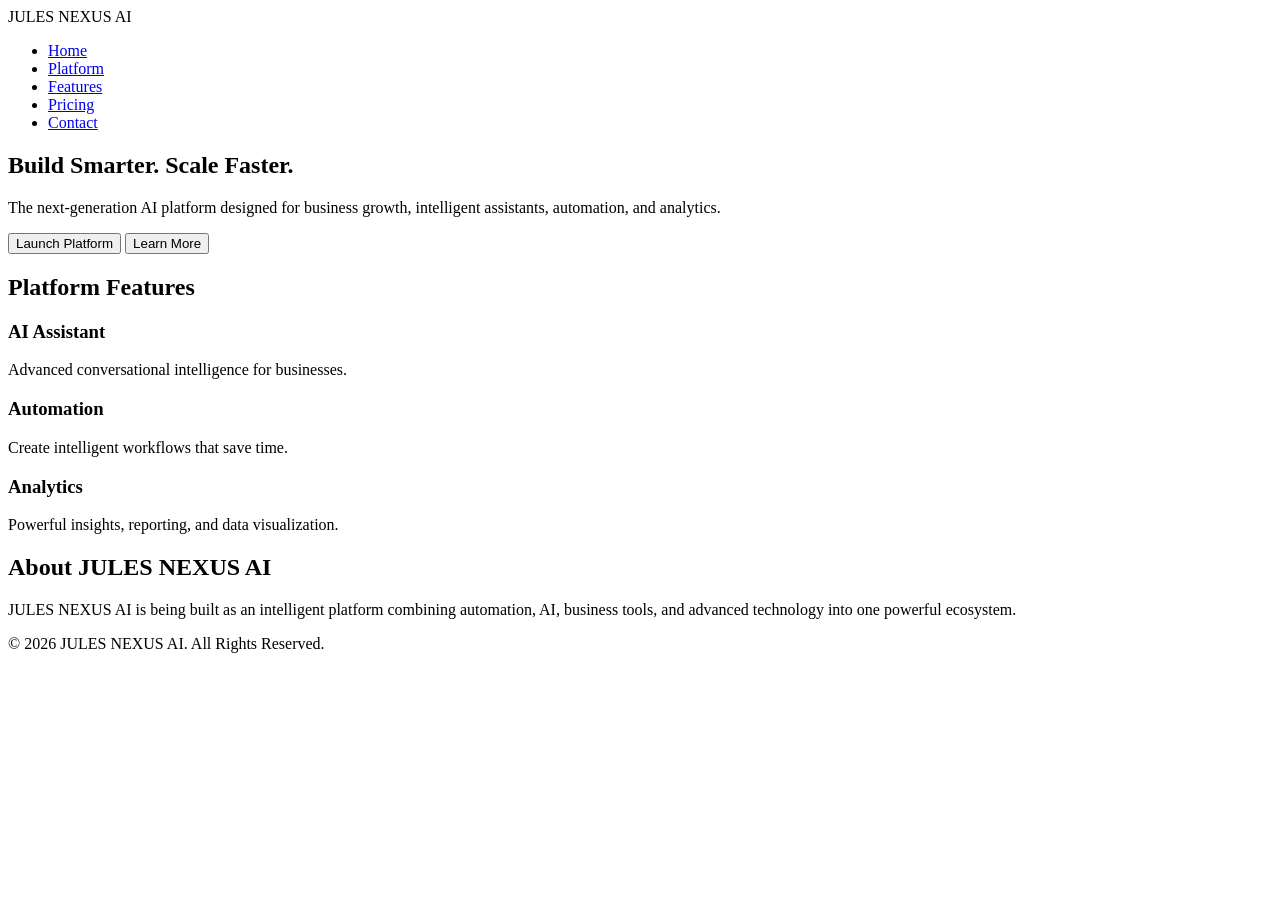
==== docs/index.html @ f34c7c70 "Create index.html" ====
<!DOCTYPE html>
<html lang="en">
<head>
    <meta charset="UTF-8">
    <meta name="viewport" content="width=device-width, initial-scale=1.0">
    <title>JULES NEXUS AI</title>
    <link rel="stylesheet" href="style.css">
</head>
<body>

<nav>
    <div class="logo">JULES NEXUS AI</div>
    <ul>
        <li><a href="#">Home</a></li>
        <li><a href="#">Platform</a></li>
        <li><a href="#">Features</a></li>
        <li><a href="#">Pricing</a></li>
        <li><a href="#">Contact</a></li>
    </ul>
</nav>

<section class="hero">
    <div class="hero-content">
        <h1>Build Smarter. Scale Faster.</h1>
        <p>The next-generation AI platform designed for business growth, intelligent assistants, automation, and analytics.</p>

        <div class="buttons">
            <button class="primary">Launch Platform</button>
            <button class="secondary">Learn More</button>
        </div>
    </div>
</section>

<section class="features">
    <h2>Platform Features</h2>

    <div class="cards">

        <div class="card">
            <h3>AI Assistant</h3>
            <p>Advanced conversational intelligence for businesses.</p>
        </div>

        <div class="card">
            <h3>Automation</h3>
            <p>Create intelligent workflows that save time.</p>
        </div>

        <div class="card">
            <h3>Analytics</h3>
            <p>Powerful insights, reporting, and data visualization.</p>
        </div>

    </div>
</section>

<section class="about">
    <h2>About JULES NEXUS AI</h2>

    <p>
        JULES NEXUS AI is being built as an intelligent platform combining automation, AI, business tools, and advanced technology into one powerful ecosystem.
    </p>
</section>

<footer>
    <p>© 2026 JULES NEXUS AI. All Rights Reserved.</p>
</footer>

<script src="script.js"></script>

</body>
</html>
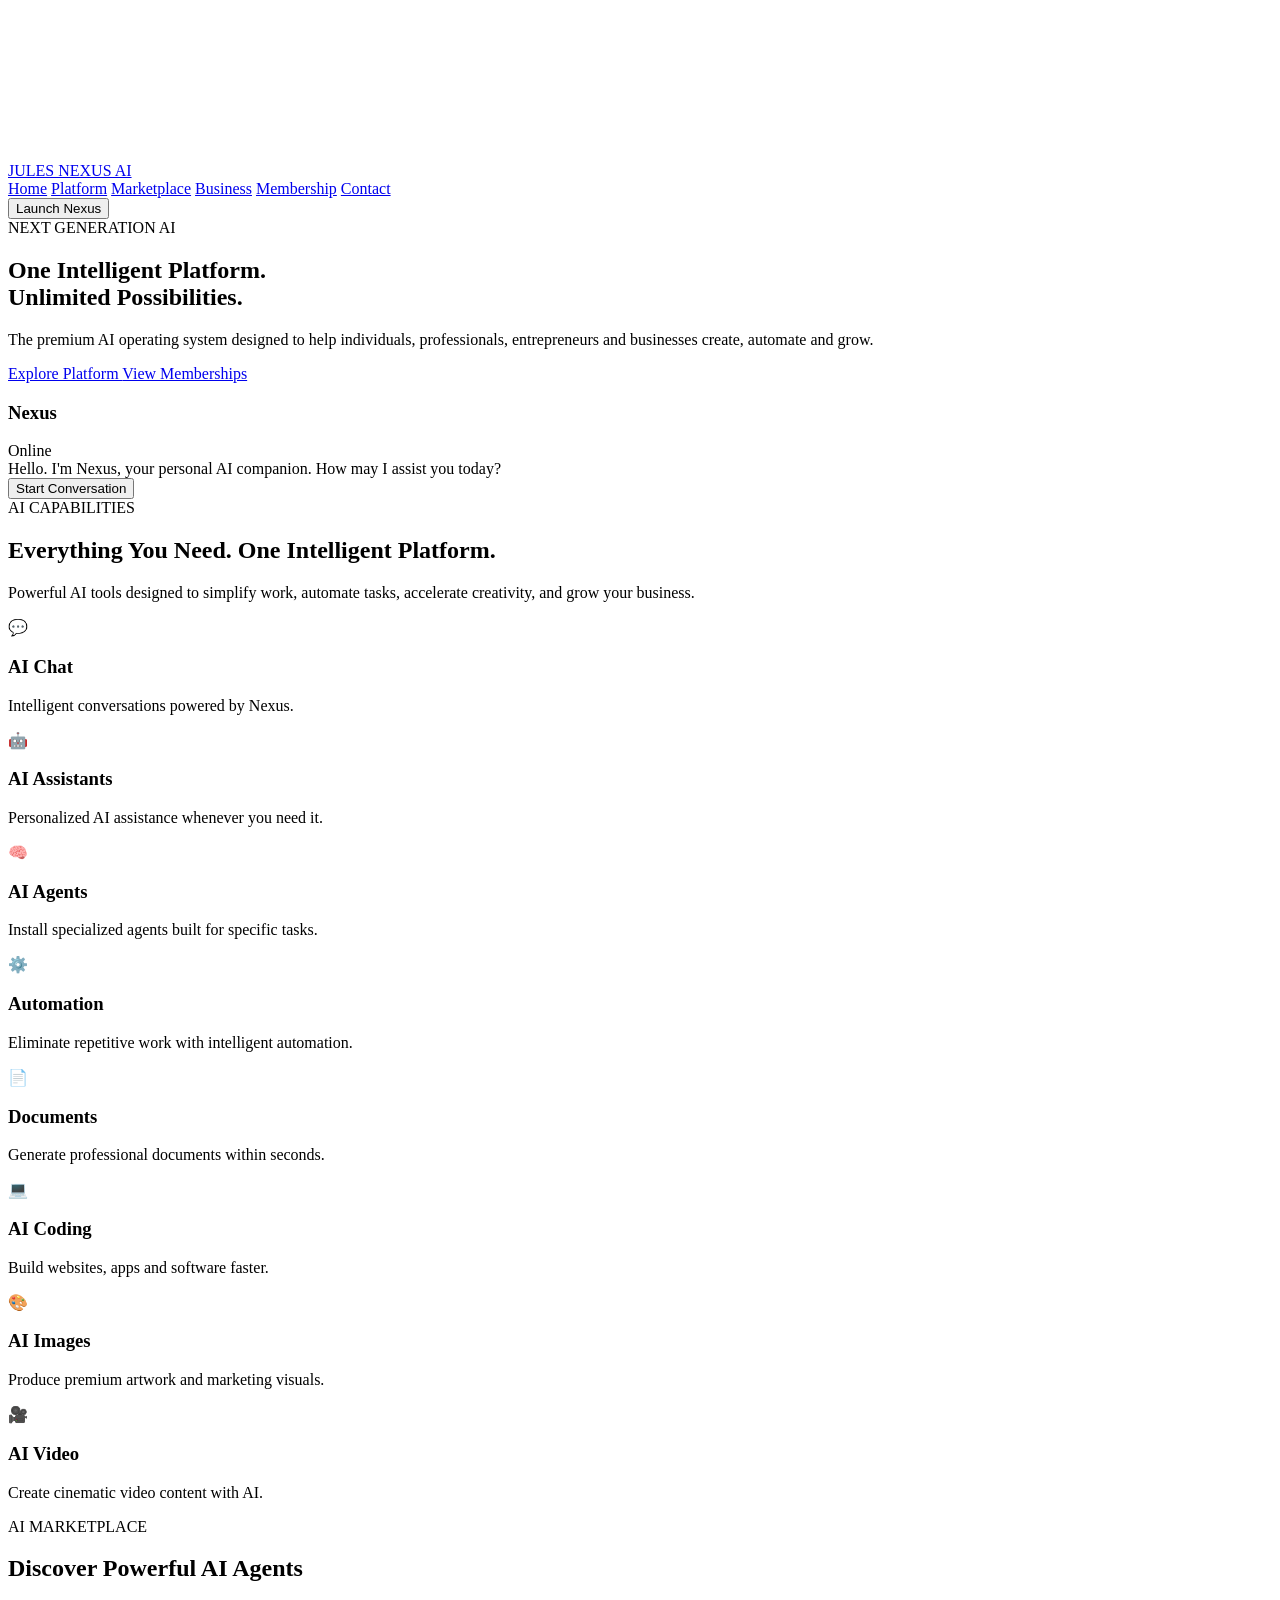
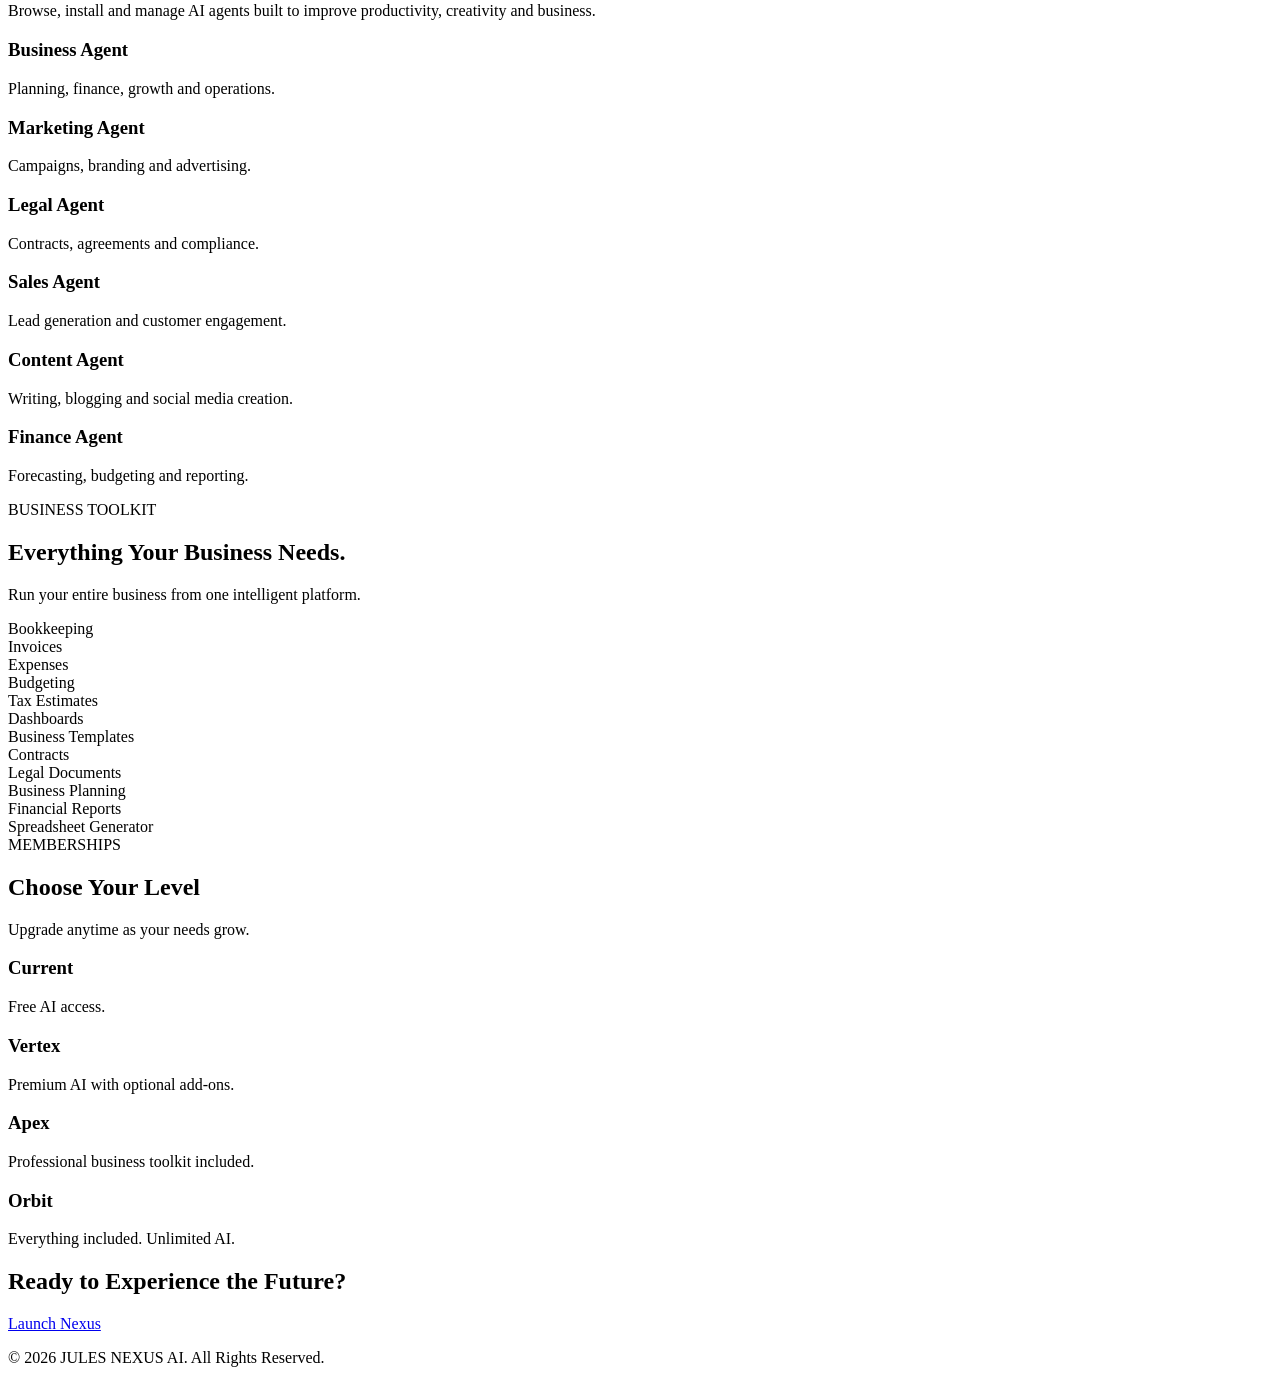
==== commit 713c6247: "Update index.html" ====
--- a/docs/index.html
+++ b/docs/index.html
@@ -1,72 +1,686 @@
 <!DOCTYPE html>
 <html lang="en">
+
 <head>
+
+    <!-- =========================================================
+         JULES NEXUS AI
+         docs/index.html
+         PART 1
+    ========================================================== -->
+
     <meta charset="UTF-8">
+    <meta http-equiv="X-UA-Compatible" content="IE=edge">
     <meta name="viewport" content="width=device-width, initial-scale=1.0">
-    <title>JULES NEXUS AI</title>
-    <link rel="stylesheet" href="style.css">
+
+    <title>JULES NEXUS AI | Premium AI Operating System</title>
+
+    <meta name="description"
+          content="JULES NEXUS AI is a premium AI operating system built for individuals, professionals, entrepreneurs and businesses.">
+
+    <meta name="theme-color"
+          content="#050816">
+
+    <meta property="og:title"
+          content="JULES NEXUS AI">
+
+    <meta property="og:description"
+          content="Premium AI Operating System">
+
+    <meta property="og:type"
+          content="website">
+
+    <link rel="preconnect"
+          href="https://fonts.googleapis.com">
+
+    <link rel="preconnect"
+          href="https://fonts.gstatic.com"
+          crossorigin>
+
+    <link href="https://fonts.googleapis.com/css2?family=Inter:wght@300;400;500;600;700;800;900&family=Space+Grotesk:wght@400;500;600;700&display=swap"
+          rel="stylesheet">
+
+    <link rel="stylesheet"
+          href="../styles.css">
+
 </head>
+
 <body>
 
-<nav>
-    <div class="logo">JULES NEXUS AI</div>
-    <ul>
-        <li><a href="#">Home</a></li>
-        <li><a href="#">Platform</a></li>
-        <li><a href="#">Features</a></li>
-        <li><a href="#">Pricing</a></li>
-        <li><a href="#">Contact</a></li>
-    </ul>
-</nav>
-
-<section class="hero">
-    <div class="hero-content">
-        <h1>Build Smarter. Scale Faster.</h1>
-        <p>The next-generation AI platform designed for business growth, intelligent assistants, automation, and analytics.</p>
-
-        <div class="buttons">
-            <button class="primary">Launch Platform</button>
-            <button class="secondary">Learn More</button>
-        </div>
-    </div>
+<!-- =========================================================
+     BACKGROUND VIDEO
+========================================================= -->
+
+<div class="video-background">
+
+    <video
+        id="hero-video"
+        autoplay
+        muted
+        loop
+        playsinline>
+
+        <source
+            src="assets/video/ai-background.mp4"
+            type="video/mp4">
+
+    </video>
+
+    <div class="video-overlay"></div>
+
+    <div class="video-gradient"></div>
+
+    <div class="floating-particles"></div>
+
+</div>
+
+<!-- =========================================================
+     HEADER
+========================================================= -->
+
+<header class="header">
+
+    <div class="container">
+
+        <a
+            href="#home"
+            class="logo">
+
+            <div class="logo-icon"></div>
+
+            <span>
+
+                JULES NEXUS AI
+
+            </span>
+
+        </a>
+
+        <nav class="navigation">
+
+            <a href="#home">Home</a>
+
+            <a href="#platform">Platform</a>
+
+            <a href="#marketplace">Marketplace</a>
+
+            <a href="#business">Business</a>
+
+            <a href="#membership">Membership</a>
+
+            <a href="#contact">Contact</a>
+
+        </nav>
+
+        <button class="launch-button">
+
+            Launch Nexus
+
+        </button>
+
+    </div>
+
+</header>
+
+<!-- =========================================================
+     HERO SECTION
+========================================================= -->
+
+<section
+    id="home"
+    class="hero">
+
+    <div class="hero-light"></div>
+
+    <div class="container hero-grid">
+
+        <div class="hero-content">
+
+            <div class="hero-badge">
+
+                NEXT GENERATION AI
+
+            </div>
+
+            <h1>
+
+                One Intelligent Platform.
+                <br>
+                Unlimited Possibilities.
+
+            </h1>
+
+            <p>
+
+                The premium AI operating system designed
+                to help individuals, professionals,
+                entrepreneurs and businesses create,
+                automate and grow.
+
+            </p>
+
+            <div class="hero-buttons">
+
+                <a
+                    href="#platform"
+                    class="primary-button">
+
+                    Explore Platform
+
+                </a>
+
+                <a
+                    href="#membership"
+                    class="secondary-button">
+
+                    View Memberships
+
+                </a>
+
+            </div>
+
+        </div>
+
+        <aside class="nexus-panel glass">
+
+            <div class="nexus-top">
+
+                <div class="status-dot"></div>
+
+                <div>
+
+                    <h3>
+
+                        Nexus
+
+                    </h3>
+
+                    <span>
+
+                        Online
+
+                    </span>
+
+                </div>
+
+            </div>
+
+            <div
+                id="nexusGreeting"
+                class="nexus-message">
+
+                Hello. I'm Nexus, your personal AI companion.
+                How may I assist you today?
+
+            </div>
+
+            <button
+                id="startConversation"
+                class="nexus-button">
+
+                Start Conversation
+
+            </button>
+
+        </aside>
+
+    </div>
+
 </section>
-
-<section class="features">
-    <h2>Platform Features</h2>
-
-    <div class="cards">
-
-        <div class="card">
-            <h3>AI Assistant</h3>
-            <p>Advanced conversational intelligence for businesses.</p>
-        </div>
-
-        <div class="card">
-            <h3>Automation</h3>
-            <p>Create intelligent workflows that save time.</p>
-        </div>
-
-        <div class="card">
-            <h3>Analytics</h3>
-            <p>Powerful insights, reporting, and data visualization.</p>
-        </div>
-
-    </div>
+<!-- =========================================================
+     AI CAPABILITIES
+========================================================= -->
+
+<section
+    id="platform"
+    class="capabilities">
+
+    <div class="container">
+
+        <div class="section-header">
+
+            <span class="section-label">
+
+                AI CAPABILITIES
+
+            </span>
+
+            <h2>
+
+                Everything You Need.
+                One Intelligent Platform.
+
+            </h2>
+
+            <p>
+
+                Powerful AI tools designed to simplify work,
+                automate tasks, accelerate creativity,
+                and grow your business.
+
+            </p>
+
+        </div>
+
+        <div class="capability-grid">
+
+            <article class="capability-card glass">
+
+                <div class="card-icon">💬</div>
+
+                <h3>AI Chat</h3>
+
+                <p>
+                    Intelligent conversations powered by Nexus.
+                </p>
+
+            </article>
+
+            <article class="capability-card glass">
+
+                <div class="card-icon">🤖</div>
+
+                <h3>AI Assistants</h3>
+
+                <p>
+                    Personalized AI assistance whenever you need it.
+                </p>
+
+            </article>
+
+            <article class="capability-card glass">
+
+                <div class="card-icon">🧠</div>
+
+                <h3>AI Agents</h3>
+
+                <p>
+                    Install specialized agents built for specific tasks.
+                </p>
+
+            </article>
+
+            <article class="capability-card glass">
+
+                <div class="card-icon">⚙️</div>
+
+                <h3>Automation</h3>
+
+                <p>
+                    Eliminate repetitive work with intelligent automation.
+                </p>
+
+            </article>
+
+            <article class="capability-card glass">
+
+                <div class="card-icon">📄</div>
+
+                <h3>Documents</h3>
+
+                <p>
+                    Generate professional documents within seconds.
+                </p>
+
+            </article>
+
+            <article class="capability-card glass">
+
+                <div class="card-icon">💻</div>
+
+                <h3>AI Coding</h3>
+
+                <p>
+                    Build websites, apps and software faster.
+                </p>
+
+            </article>
+
+            <article class="capability-card glass">
+
+                <div class="card-icon">🎨</div>
+
+                <h3>AI Images</h3>
+
+                <p>
+                    Produce premium artwork and marketing visuals.
+                </p>
+
+            </article>
+
+            <article class="capability-card glass">
+
+                <div class="card-icon">🎥</div>
+
+                <h3>AI Video</h3>
+
+                <p>
+                    Create cinematic video content with AI.
+                </p>
+
+            </article>
+
+        </div>
+
+    </div>
+
 </section>
-
-<section class="about">
-    <h2>About JULES NEXUS AI</h2>
-
-    <p>
-        JULES NEXUS AI is being built as an intelligent platform combining automation, AI, business tools, and advanced technology into one powerful ecosystem.
-    </p>
+<!-- =========================================================
+     AI MARKETPLACE
+========================================================= -->
+
+<section
+    id="marketplace"
+    class="marketplace">
+
+    <div class="container">
+
+        <div class="section-header">
+
+            <span class="section-label">
+
+                AI MARKETPLACE
+
+            </span>
+
+            <h2>
+
+                Discover Powerful AI Agents
+
+            </h2>
+
+            <p>
+
+                Browse, install and manage AI agents built
+                to improve productivity, creativity and business.
+
+            </p>
+
+        </div>
+
+        <div class="market-grid">
+
+            <article class="market-card glass">
+
+                <h3>
+
+                    Business Agent
+
+                </h3>
+
+                <p>
+
+                    Planning, finance, growth and operations.
+
+                </p>
+
+            </article>
+
+            <article class="market-card glass">
+
+                <h3>
+
+                    Marketing Agent
+
+                </h3>
+
+                <p>
+
+                    Campaigns, branding and advertising.
+
+                </p>
+
+            </article>
+
+            <article class="market-card glass">
+
+                <h3>
+
+                    Legal Agent
+
+                </h3>
+
+                <p>
+
+                    Contracts, agreements and compliance.
+
+                </p>
+
+            </article>
+
+            <article class="market-card glass">
+
+                <h3>
+
+                    Sales Agent
+
+                </h3>
+
+                <p>
+
+                    Lead generation and customer engagement.
+
+                </p>
+
+            </article>
+
+            <article class="market-card glass">
+
+                <h3>
+
+                    Content Agent
+
+                </h3>
+
+                <p>
+
+                    Writing, blogging and social media creation.
+
+                </p>
+
+            </article>
+
+            <article class="market-card glass">
+
+                <h3>
+
+                    Finance Agent
+
+                </h3>
+
+                <p>
+
+                    Forecasting, budgeting and reporting.
+
+                </p>
+
+            </article>
+
+        </div>
+
+    </div>
+
 </section>
-
-<footer>
-    <p>© 2026 JULES NEXUS AI. All Rights Reserved.</p>
+<!-- =========================================================
+     BUSINESS TOOLKIT
+========================================================= -->
+
+<section
+    id="business"
+    class="business-toolkit">
+
+    <div class="container">
+
+        <div class="section-header">
+
+            <span class="section-label">
+
+                BUSINESS TOOLKIT
+
+            </span>
+
+            <h2>
+
+                Everything Your Business Needs.
+
+            </h2>
+
+            <p>
+
+                Run your entire business from one intelligent platform.
+
+            </p>
+
+        </div>
+
+        <div class="toolkit-grid">
+
+            <div class="tool-card glass">Bookkeeping</div>
+
+            <div class="tool-card glass">Invoices</div>
+
+            <div class="tool-card glass">Expenses</div>
+
+            <div class="tool-card glass">Budgeting</div>
+
+            <div class="tool-card glass">Tax Estimates</div>
+
+            <div class="tool-card glass">Dashboards</div>
+
+            <div class="tool-card glass">Business Templates</div>
+
+            <div class="tool-card glass">Contracts</div>
+
+            <div class="tool-card glass">Legal Documents</div>
+
+            <div class="tool-card glass">Business Planning</div>
+
+            <div class="tool-card glass">Financial Reports</div>
+
+            <div class="tool-card glass">Spreadsheet Generator</div>
+
+        </div>
+
+    </div>
+
+</section>
+<!-- =========================================================
+     MEMBERSHIPS
+========================================================= -->
+
+<section
+    id="membership"
+    class="membership">
+
+    <div class="container">
+
+        <div class="section-header">
+
+            <span class="section-label">
+
+                MEMBERSHIPS
+
+            </span>
+
+            <h2>
+
+                Choose Your Level
+
+            </h2>
+
+            <p>
+
+                Upgrade anytime as your needs grow.
+
+            </p>
+
+        </div>
+
+        <div class="membership-grid">
+
+            <article class="membership-card glass">
+
+                <h3>Current</h3>
+
+                <p>Free AI access.</p>
+
+            </article>
+
+            <article class="membership-card featured glass">
+
+                <h3>Vertex</h3>
+
+                <p>Premium AI with optional add-ons.</p>
+
+            </article>
+
+            <article class="membership-card glass">
+
+                <h3>Apex</h3>
+
+                <p>Professional business toolkit included.</p>
+
+            </article>
+
+            <article class="membership-card glass">
+
+                <h3>Orbit</h3>
+
+                <p>Everything included. Unlimited AI.</p>
+
+            </article>
+
+        </div>
+
+    </div>
+
+</section>
+
+<!-- =========================================================
+     CONTACT
+========================================================= -->
+
+<section
+    id="contact"
+    class="contact">
+
+    <div class="container">
+
+        <h2>
+
+            Ready to Experience the Future?
+
+        </h2>
+
+        <a
+            href="#home"
+            class="primary-button">
+
+            Launch Nexus
+
+        </a>
+
+    </div>
+
+</section>
+
+<footer class="footer">
+
+    <div class="container">
+
+        <p>
+
+            © 2026 JULES NEXUS AI.
+            All Rights Reserved.
+
+        </p>
+
+    </div>
+
 </footer>
 
-<script src="script.js"></script>
+<script src="../script.js"></script>
 
 </body>
+
 </html>
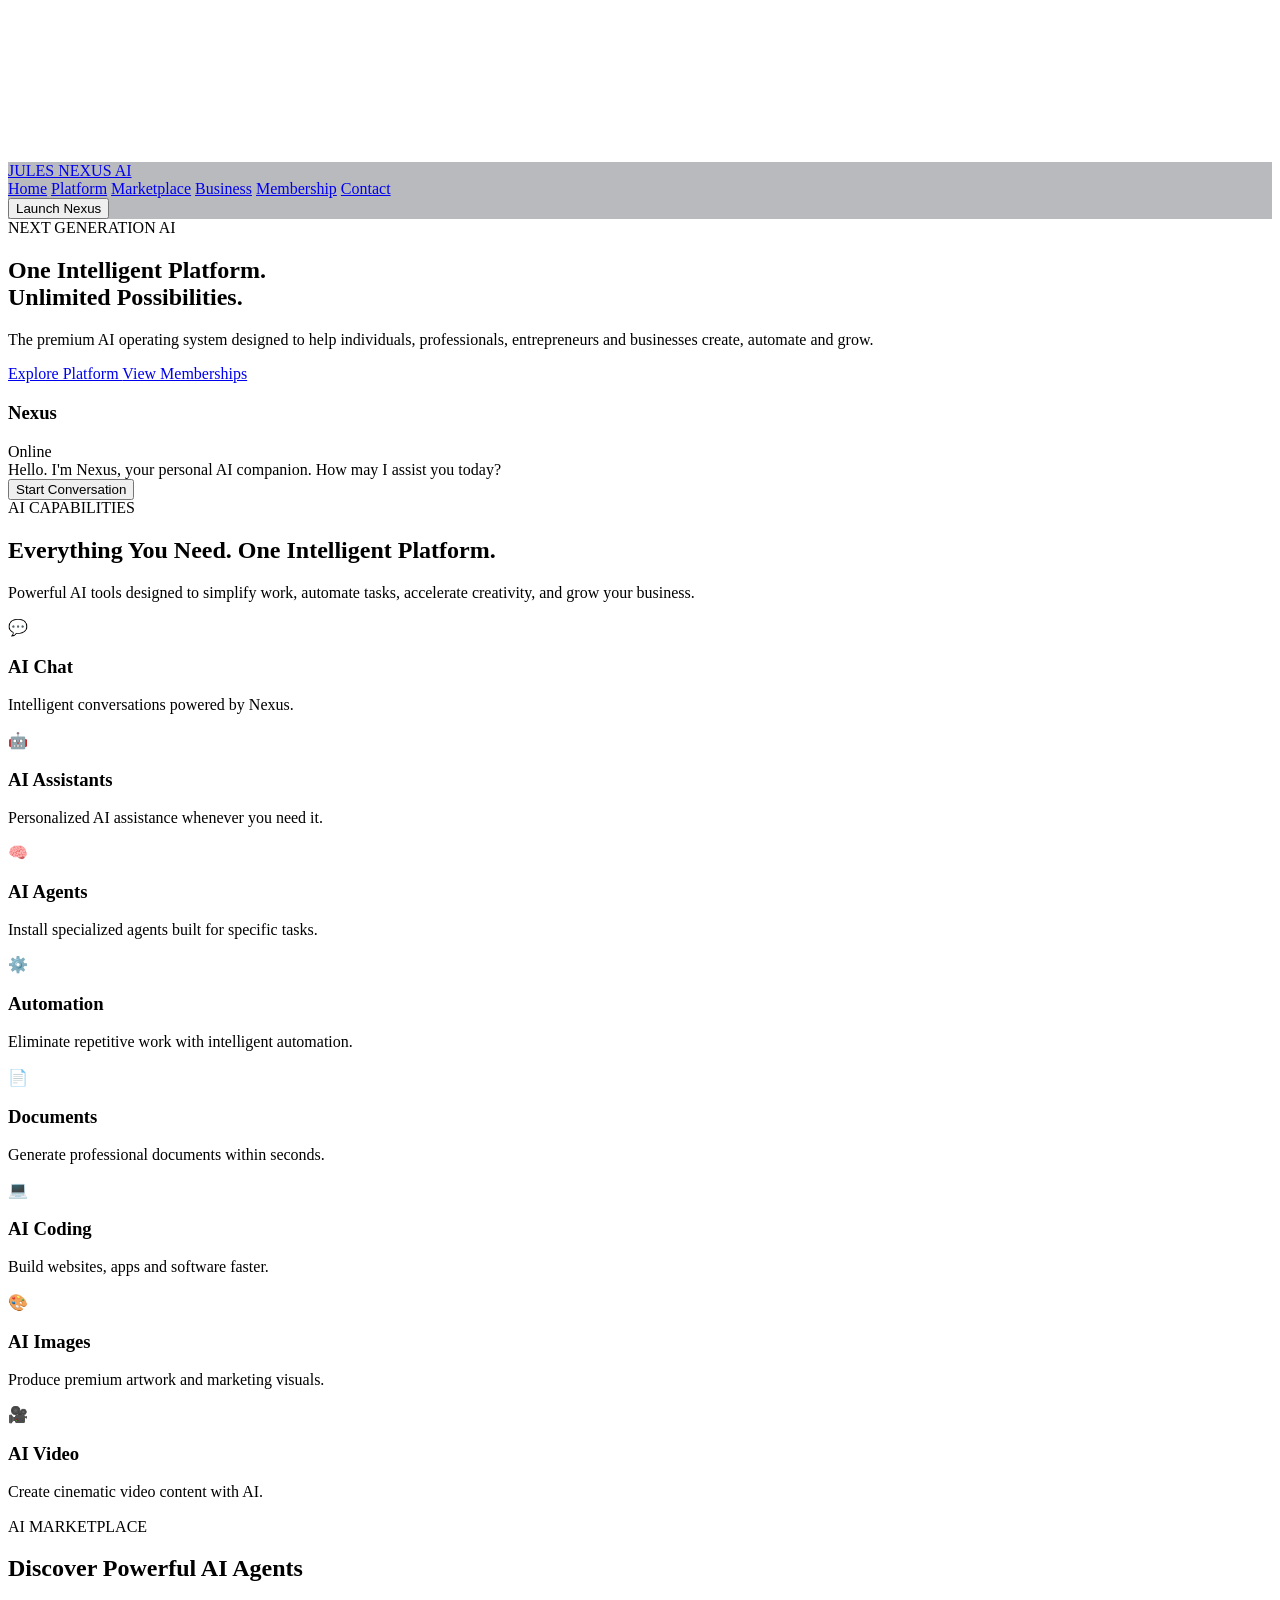
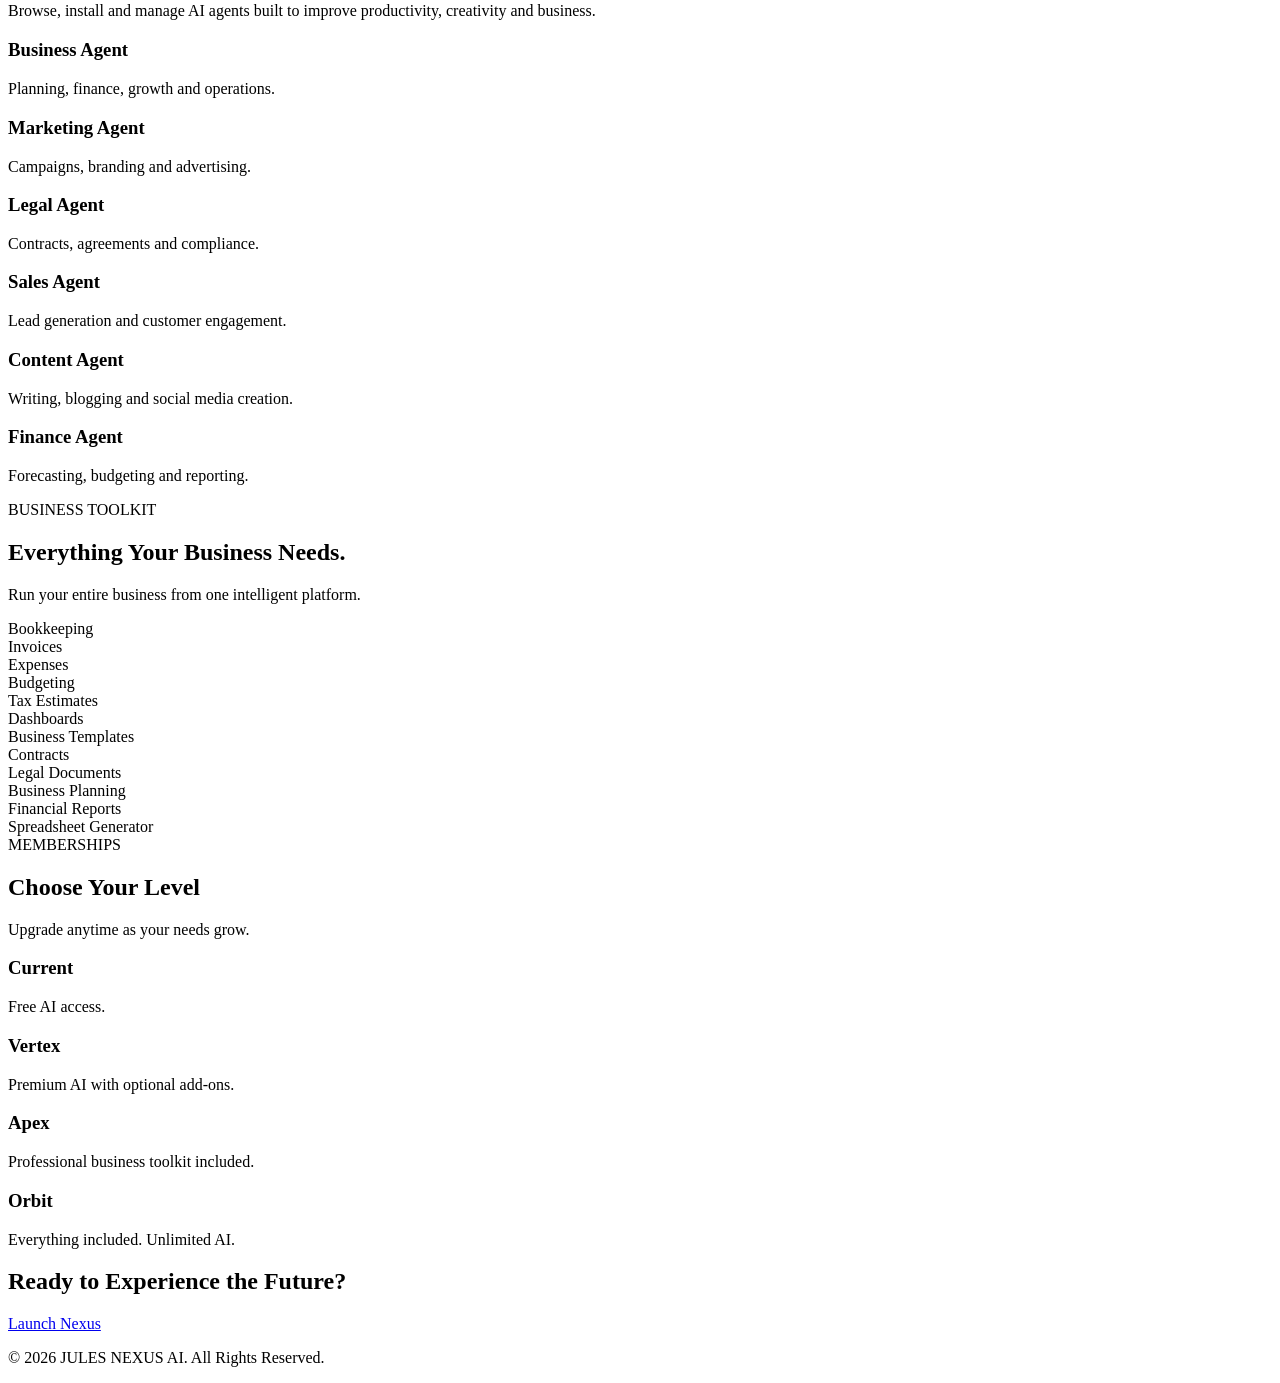
==== commit 05ab6288: "Update index.html" ====
--- a/docs/index.html
+++ b/docs/index.html
@@ -41,7 +41,7 @@
           rel="stylesheet">
 
     <link rel="stylesheet"
-          href="../styles.css">
+          href="styles.css">
 
 </head>
 
@@ -679,7 +679,7 @@
 
 </footer>
 
-<script src="../script.js"></script>
+<script src="script.js"></script>
 
 </body>
 
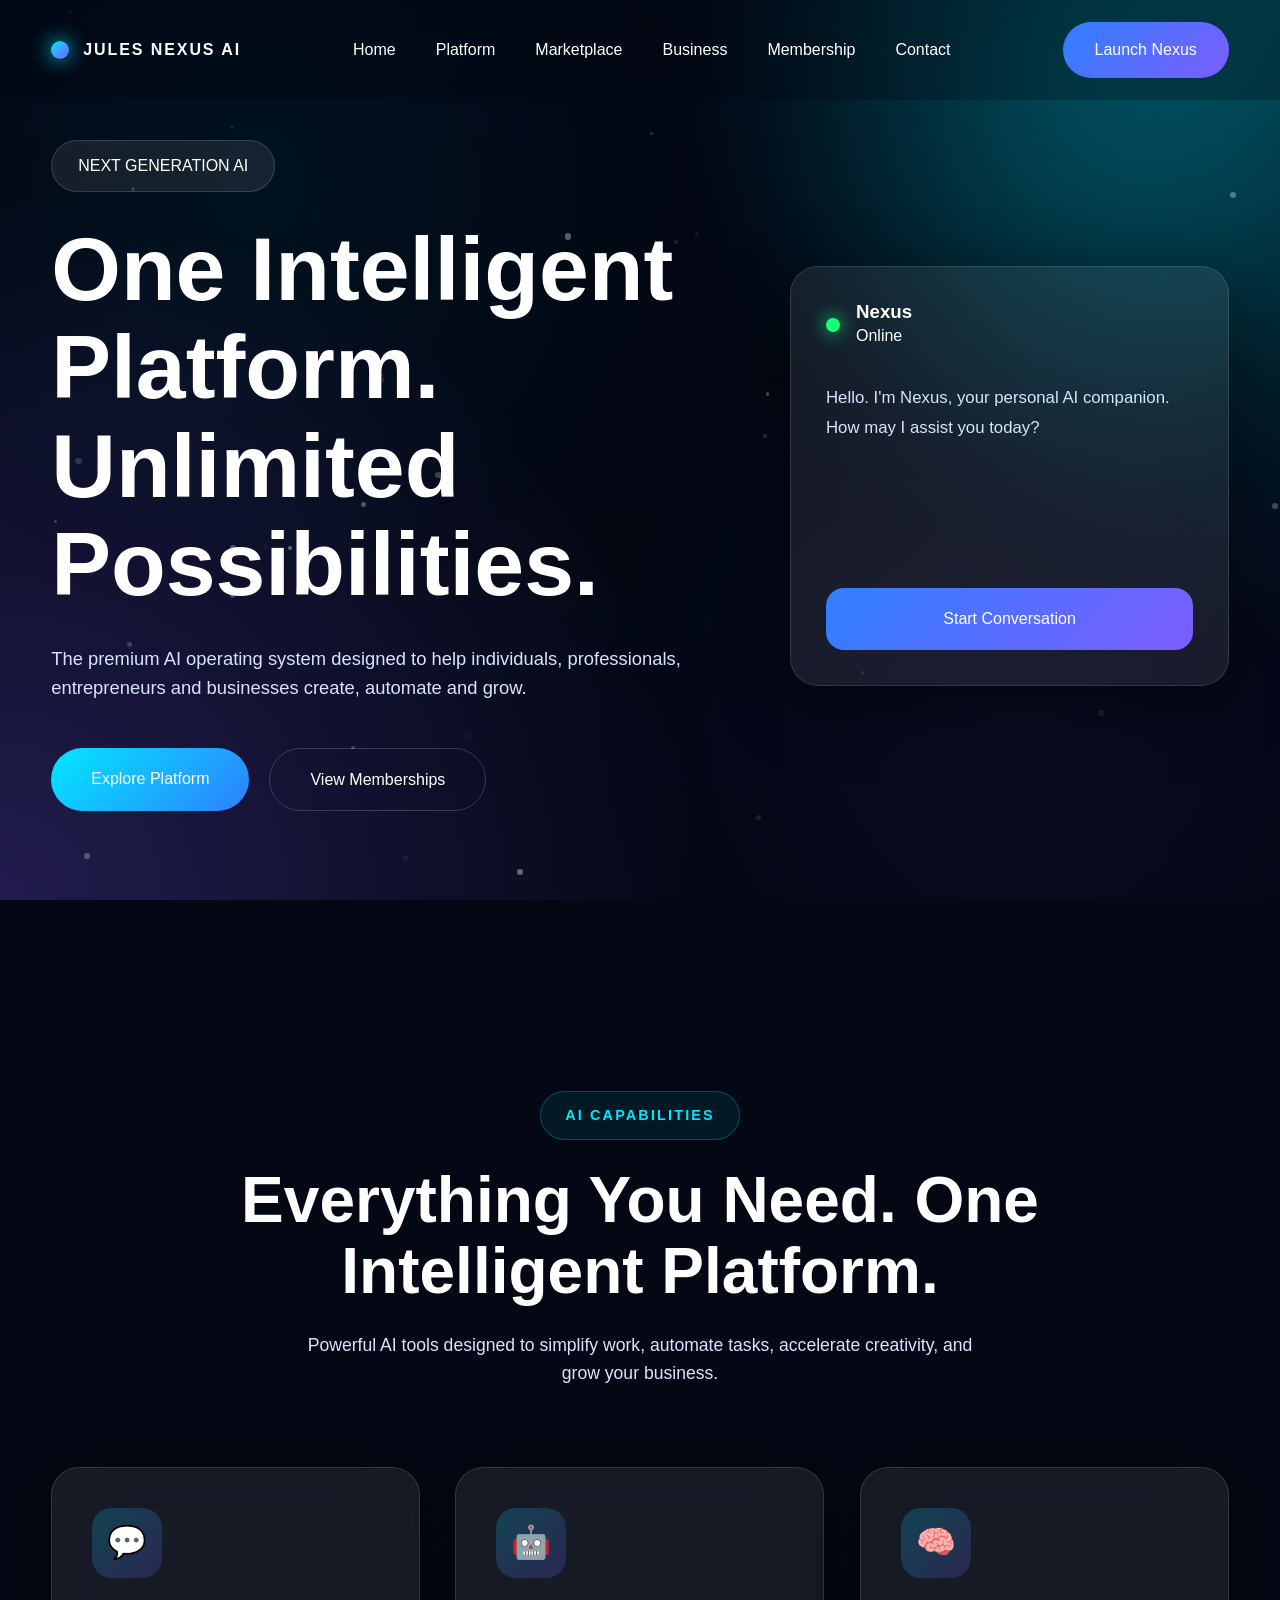
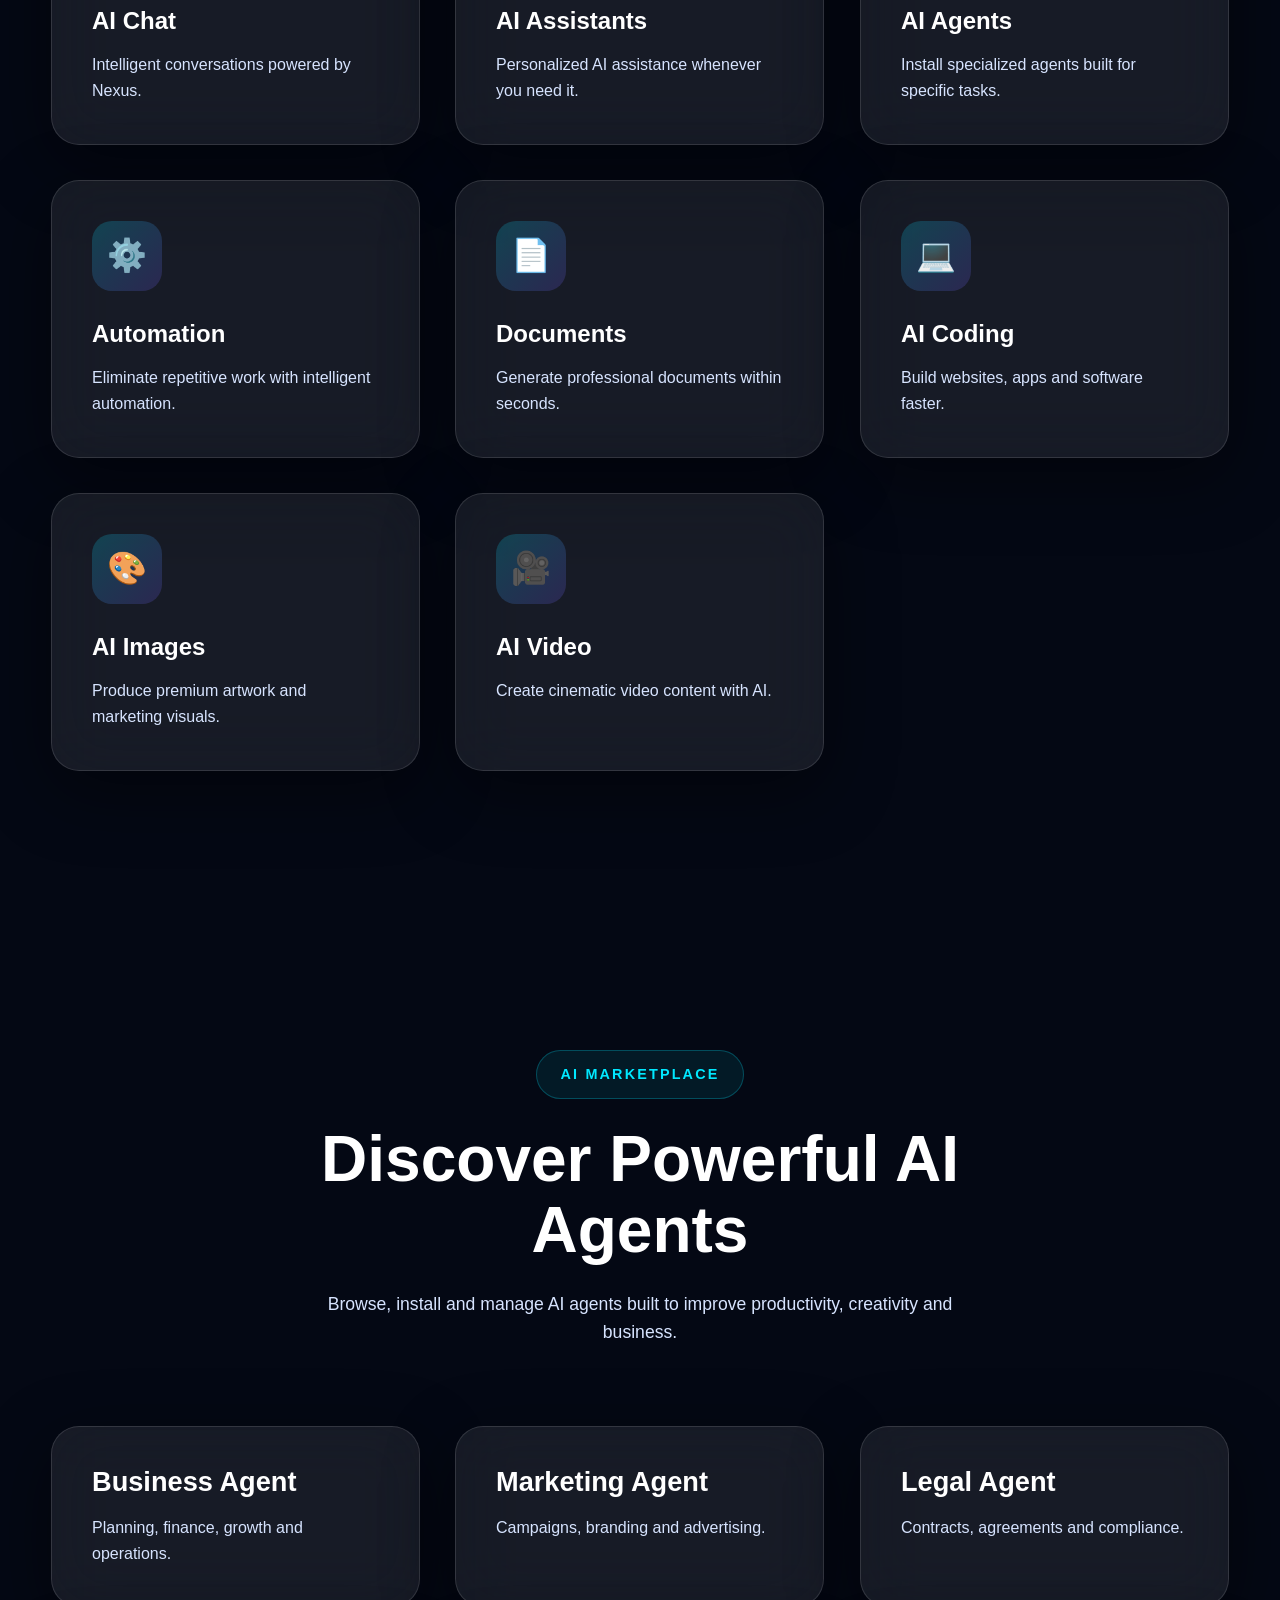
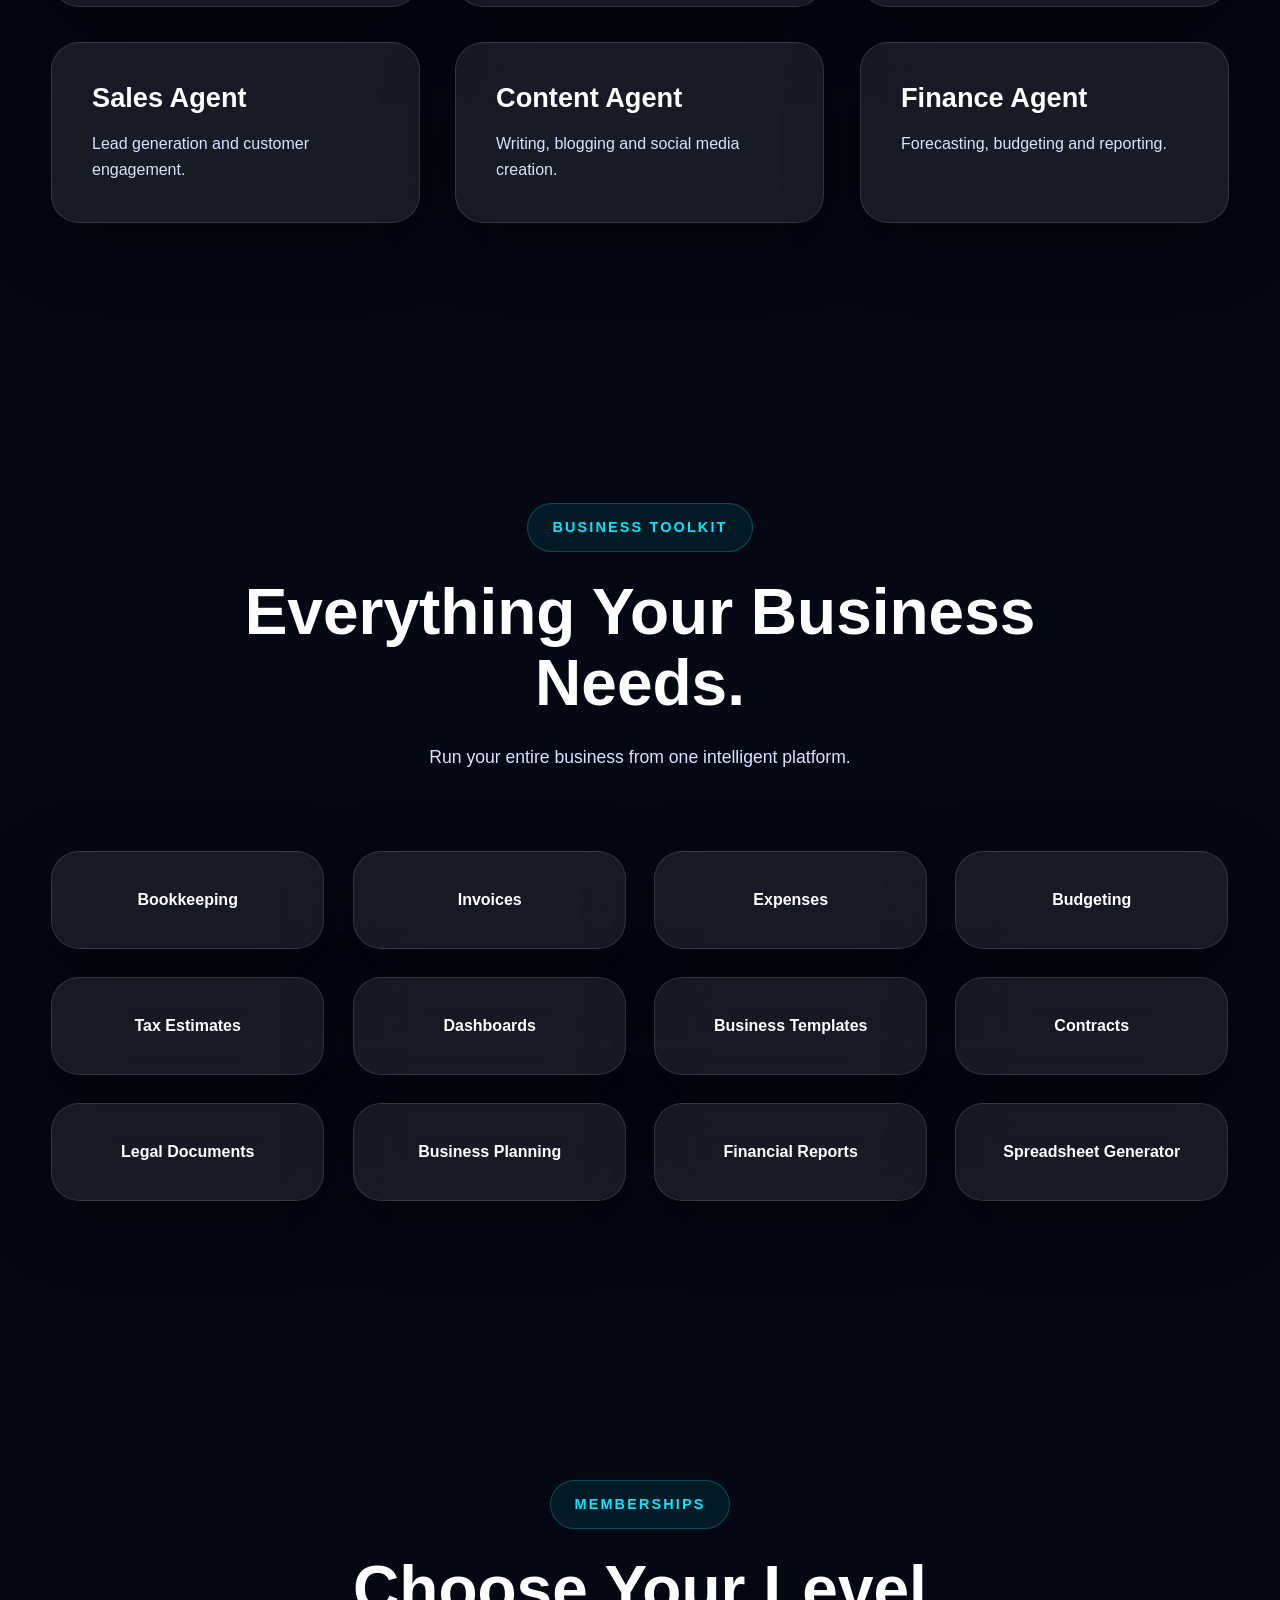
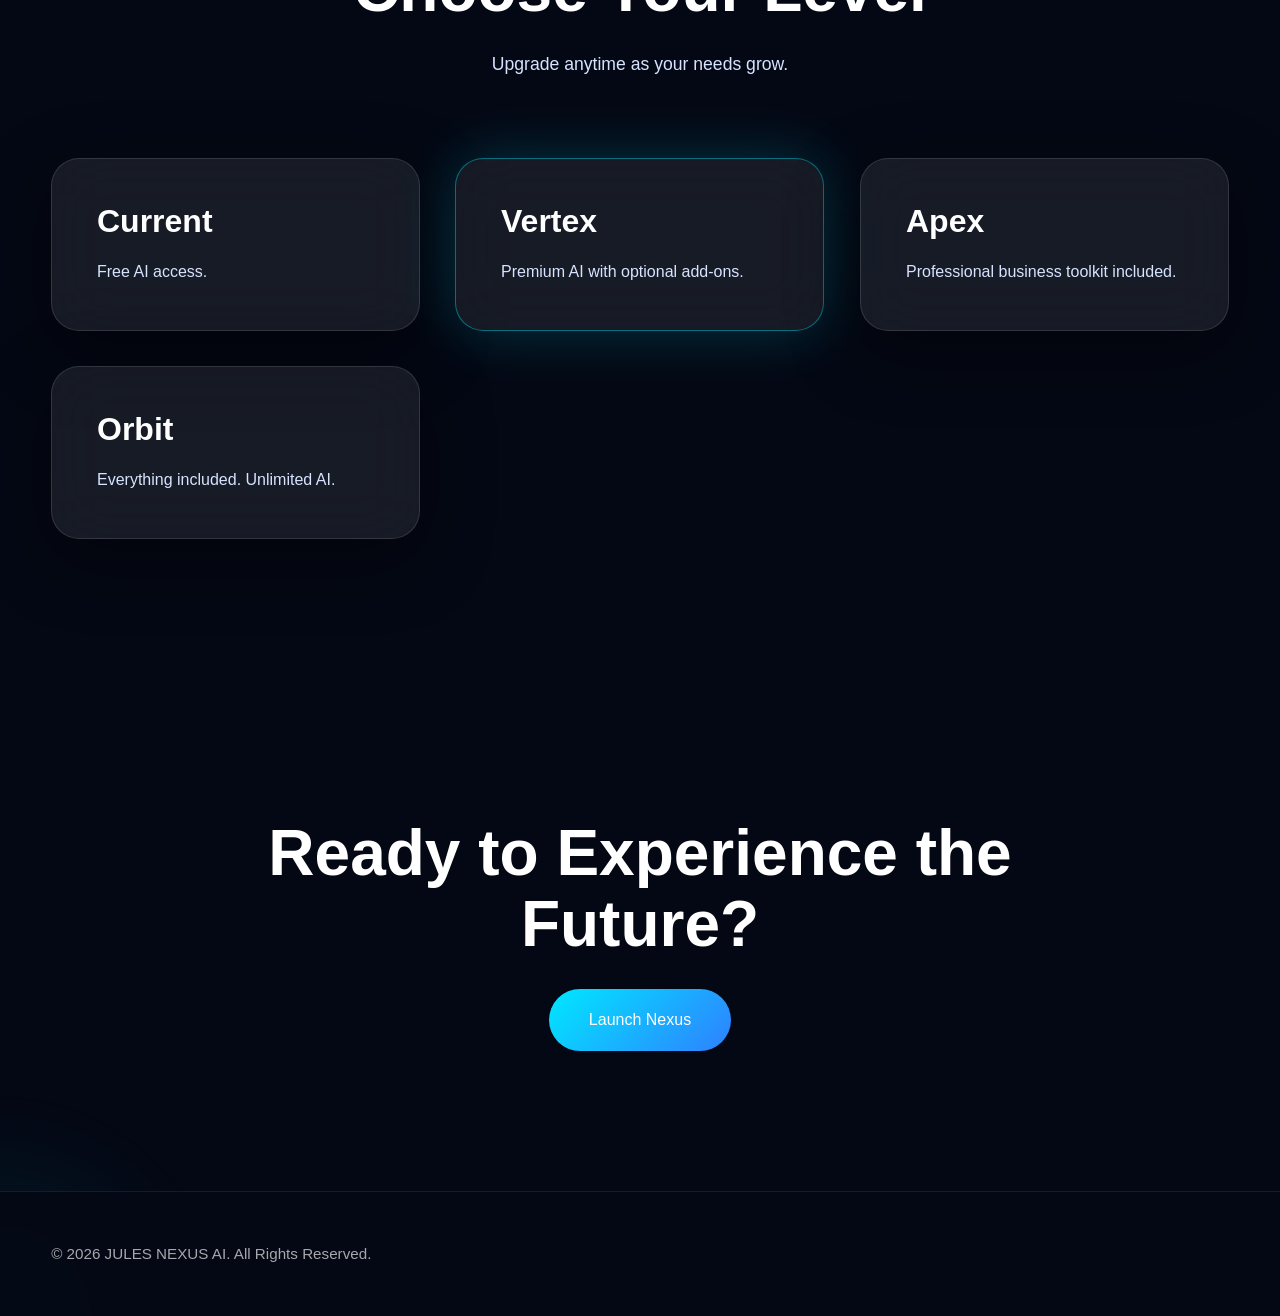
==== commit 678bb442: "Update index.html" ====
--- a/docs/index.html
+++ b/docs/index.html
@@ -41,7 +41,7 @@
           rel="stylesheet">
 
     <link rel="stylesheet"
-          href="styles.css">
+          href="style.css">
 
 </head>
 
--- a/docs/style.css
+++ b/docs/style.css
@@ -0,0 +1,1285 @@
+/*==========================================================
+  JULES NEXUS AI
+  GLOBAL RESET
+==========================================================*/
+
+*,
+*::before,
+*::after{
+    margin:0;
+    padding:0;
+    box-sizing:border-box;
+}
+
+:root{
+
+    --background:#040814;
+    --background-light:#0b1328;
+
+    --surface:rgba(255,255,255,.08);
+
+    --white:#ffffff;
+    --text:#d7e4ff;
+
+    --blue:#2f80ff;
+    --cyan:#00e8ff;
+    --purple:#7d5cff;
+    --gold:#ffc857;
+
+    --border:rgba(255,255,255,.12);
+
+    --radius:28px;
+
+    --transition:.35s ease;
+
+    --shadow:
+        0 20px 70px rgba(0,0,0,.45);
+
+    --container:1450px;
+
+}
+
+html{
+
+    scroll-behavior:smooth;
+
+}
+
+body{
+
+    background:var(--background);
+
+    color:var(--white);
+
+    font-family:"Inter",sans-serif;
+
+    overflow-x:hidden;
+
+    line-height:1.6;
+
+    min-height:100vh;
+
+}
+
+img{
+
+    display:block;
+
+    max-width:100%;
+
+}
+
+button{
+
+    font:inherit;
+
+    border:none;
+
+    cursor:pointer;
+
+}
+
+a{
+
+    color:inherit;
+
+    text-decoration:none;
+
+}
+
+.container{
+
+    width:min(92%,var(--container));
+
+    margin:auto;
+
+}
+
+section{
+
+    position:relative;
+
+    padding:140px 0;
+
+}
+
+h1,
+h2,
+h3{
+
+    font-family:"Space Grotesk",sans-serif;
+
+    line-height:1.1;
+
+}
+
+p{
+
+    color:var(--text);
+
+}
+
+.glass{
+
+    background:var(--surface);
+
+    border:1px solid var(--border);
+
+    backdrop-filter:blur(30px);
+
+    -webkit-backdrop-filter:blur(30px);
+
+    border-radius:var(--radius);
+
+    box-shadow:var(--shadow);
+
+}
+/*==========================================================
+  VIDEO BACKGROUND
+==========================================================*/
+
+.video-background{
+
+    position:fixed;
+
+    inset:0;
+
+    overflow:hidden;
+
+    z-index:-5;
+
+}
+
+#hero-video{
+
+    width:100%;
+
+    height:100%;
+
+    object-fit:cover;
+
+    transform:scale(1.05);
+
+}
+
+.video-overlay{
+
+    position:absolute;
+
+    inset:0;
+
+    background:
+    linear-gradient(
+    rgba(3,8,20,.78),
+    rgba(4,8,20,.92));
+
+}
+
+.video-gradient{
+
+    position:absolute;
+
+    inset:0;
+
+    background:
+    radial-gradient(circle at top right,
+    rgba(0,232,255,.22),
+    transparent 40%),
+
+    radial-gradient(circle at bottom left,
+    rgba(125,92,255,.25),
+    transparent 45%);
+
+}
+
+.floating-particles{
+
+    position:absolute;
+
+    inset:0;
+
+    pointer-events:none;
+
+}
+/*==========================================================
+  HEADER
+==========================================================*/
+
+.header{
+
+    position:fixed;
+
+    top:0;
+
+    left:0;
+
+    width:100%;
+
+    z-index:1000;
+
+    padding:22px 0;
+
+    backdrop-filter:blur(18px);
+
+    background:rgba(4,8,20,.28);
+
+}
+
+.header .container{
+
+    display:flex;
+
+    justify-content:space-between;
+
+    align-items:center;
+
+}
+
+.logo{
+
+    display:flex;
+
+    align-items:center;
+
+    gap:14px;
+
+    font-weight:800;
+
+    letter-spacing:.12em;
+
+}
+
+.logo-icon{
+
+    width:18px;
+
+    height:18px;
+
+    border-radius:50%;
+
+    background:linear-gradient(
+    135deg,
+    var(--cyan),
+    var(--purple));
+
+    box-shadow:
+    0 0 20px var(--cyan);
+
+}
+
+.navigation{
+
+    display:flex;
+
+    gap:40px;
+
+}
+
+.navigation a{
+
+    color:#fff;
+
+    transition:var(--transition);
+
+}
+
+.navigation a:hover{
+
+    color:var(--cyan);
+
+}
+
+.launch-button{
+
+    padding:15px 32px;
+
+    border-radius:999px;
+
+    color:#fff;
+
+    background:linear-gradient(
+    135deg,
+    var(--blue),
+    var(--purple));
+
+    transition:var(--transition);
+
+}
+
+.launch-button:hover{
+
+    transform:translateY(-4px);
+
+    box-shadow:
+    0 0 35px rgba(0,232,255,.45);
+
+}
+/*==========================================================
+  HERO
+==========================================================*/
+
+.hero{
+
+    min-height:100vh;
+
+    display:flex;
+
+    align-items:center;
+
+}
+
+.hero-grid{
+
+    display:grid;
+
+    grid-template-columns:1.2fr .8fr;
+
+    gap:80px;
+
+    align-items:center;
+
+}
+
+.hero-badge{
+
+    display:inline-flex;
+
+    padding:12px 26px;
+
+    border-radius:999px;
+
+    background:rgba(255,255,255,.08);
+
+    border:1px solid rgba(255,255,255,.15);
+
+    margin-bottom:28px;
+
+}
+
+.hero h1{
+
+    font-size:clamp(3.5rem,7vw,6.5rem);
+
+    margin-bottom:30px;
+
+}
+
+.hero p{
+
+    max-width:700px;
+
+    font-size:1.15rem;
+
+    margin-bottom:45px;
+
+}
+
+.hero-buttons{
+
+    display:flex;
+
+    gap:20px;
+
+}
+
+.primary-button{
+
+    padding:18px 40px;
+
+    border-radius:999px;
+
+    color:#fff;
+
+    background:linear-gradient(
+    135deg,
+    var(--cyan),
+    var(--blue));
+
+}
+
+.secondary-button{
+
+    padding:18px 40px;
+
+    border-radius:999px;
+
+    border:1px solid rgba(255,255,255,.18);
+
+}
+/*==========================================================
+  NEXUS PANEL
+==========================================================*/
+
+.nexus-panel{
+
+    padding:35px;
+
+}
+
+.nexus-top{
+
+    display:flex;
+
+    align-items:center;
+
+    gap:16px;
+
+    margin-bottom:35px;
+
+}
+
+.status-dot{
+
+    width:14px;
+
+    height:14px;
+
+    border-radius:50%;
+
+    background:#18ff7b;
+
+    box-shadow:
+    0 0 18px #18ff7b;
+
+}
+
+.nexus-message{
+
+    min-height:170px;
+
+    color:var(--text);
+
+    font-size:1.05rem;
+
+    line-height:1.8;
+
+    margin-bottom:35px;
+
+}
+
+.nexus-button{
+
+    width:100%;
+
+    padding:18px;
+
+    border-radius:18px;
+
+    color:#fff;
+
+    background:
+    linear-gradient(
+    135deg,
+    var(--blue),
+    var(--purple));
+
+    transition:var(--transition);
+
+}
+
+.nexus-button:hover{
+
+    transform:translateY(-3px);
+
+    box-shadow:
+    0 0 30px rgba(125,92,255,.45);
+
+}
+/*==========================================================
+  SECTION HEADERS
+==========================================================*/
+
+.section-header{
+
+    max-width:850px;
+
+    margin:0 auto 80px;
+
+    text-align:center;
+
+}
+
+.section-label{
+
+    display:inline-flex;
+
+    align-items:center;
+
+    gap:10px;
+
+    padding:12px 24px;
+
+    margin-bottom:25px;
+
+    border-radius:999px;
+
+    color:var(--cyan);
+
+    background:rgba(0,232,255,.08);
+
+    border:1px solid rgba(0,232,255,.25);
+
+    font-size:.9rem;
+
+    font-weight:700;
+
+    letter-spacing:.15em;
+
+    text-transform:uppercase;
+
+}
+/*==========================================================
+  AI CAPABILITIES
+==========================================================*/
+
+.capability-grid{
+
+    display:grid;
+
+    grid-template-columns:repeat(auto-fit,minmax(300px,1fr));
+
+    gap:35px;
+
+}
+
+.capability-card{
+
+    padding:40px;
+
+    transition:var(--transition);
+
+}
+
+.capability-card:hover{
+
+    transform:translateY(-12px);
+
+    border-color:rgba(0,232,255,.35);
+
+    box-shadow:
+        0 25px 70px rgba(0,232,255,.15);
+
+}
+
+.card-icon{
+
+    width:70px;
+
+    height:70px;
+
+    display:grid;
+
+    place-items:center;
+
+    font-size:2rem;
+
+    border-radius:20px;
+
+    margin-bottom:30px;
+
+    background:
+    linear-gradient(
+        135deg,
+        rgba(0,232,255,.2),
+        rgba(125,92,255,.2));
+
+}
+
+.capability-card h3{
+
+    margin-bottom:18px;
+
+    font-size:1.5rem;
+
+}
+/*==========================================================
+  MARKETPLACE
+==========================================================*/
+
+.market-grid{
+
+    display:grid;
+
+    grid-template-columns:repeat(auto-fit,minmax(320px,1fr));
+
+    gap:35px;
+
+}
+
+.market-card{
+
+    padding:40px;
+
+    transition:var(--transition);
+
+}
+
+.market-card:hover{
+
+    transform:translateY(-10px);
+
+    border-color:rgba(125,92,255,.4);
+
+    box-shadow:
+        0 25px 70px rgba(125,92,255,.18);
+
+}
+
+.market-card h3{
+
+    margin-bottom:18px;
+
+    font-size:1.7rem;
+
+}
+/*==========================================================
+  BUSINESS TOOLKIT
+==========================================================*/
+
+.toolkit-grid{
+
+    display:grid;
+
+    grid-template-columns:repeat(auto-fit,minmax(240px,1fr));
+
+    gap:28px;
+
+}
+
+.tool-card{
+
+    padding:35px;
+
+    text-align:center;
+
+    font-weight:700;
+
+    transition:var(--transition);
+
+}
+
+.tool-card:hover{
+
+    transform:translateY(-10px);
+
+    background:rgba(255,255,255,.12);
+
+    box-shadow:
+        0 20px 60px rgba(0,232,255,.12);
+
+}
+/*==========================================================
+  MEMBERSHIPS
+==========================================================*/
+
+.membership-grid{
+
+    display:grid;
+
+    grid-template-columns:repeat(auto-fit,minmax(320px,1fr));
+
+    gap:35px;
+
+}
+
+.membership-card{
+
+    padding:45px;
+
+    transition:var(--transition);
+
+    position:relative;
+
+    overflow:hidden;
+
+}
+
+.membership-card:hover{
+
+    transform:translateY(-12px);
+
+}
+
+.membership-card.featured{
+
+    border:1px solid rgba(0,232,255,.4);
+
+    box-shadow:
+        0 0 60px rgba(0,232,255,.2);
+
+}
+
+.membership-card h3{
+
+    font-size:2rem;
+
+    margin-bottom:20px;
+
+}
+/*==========================================================
+  CONTACT
+==========================================================*/
+
+.contact{
+
+    text-align:center;
+
+}
+
+.contact .container{
+
+    max-width:900px;
+
+}
+
+.contact h2{
+
+    font-size:clamp(2.8rem,5vw,4.8rem);
+
+    margin-bottom:30px;
+
+}
+
+.contact p{
+
+    max-width:700px;
+
+    margin:0 auto 45px;
+
+}
+
+.contact .primary-button{
+
+    display:inline-flex;
+
+}
+/*==========================================================
+  FOOTER
+==========================================================*/
+
+.footer{
+
+    padding:50px 0;
+
+    border-top:1px solid rgba(255,255,255,.08);
+
+    background:rgba(5,8,20,.85);
+
+}
+
+.footer .container{
+
+    display:flex;
+
+    justify-content:space-between;
+
+    align-items:center;
+
+    gap:30px;
+
+    flex-wrap:wrap;
+
+}
+
+.footer p{
+
+    color:rgba(255,255,255,.65);
+
+    font-size:.95rem;
+
+}
+/*==========================================================
+  BUTTON EFFECTS
+==========================================================*/
+
+.primary-button,
+.secondary-button,
+.launch-button,
+.nexus-button{
+
+    position:relative;
+
+    overflow:hidden;
+
+}
+
+.primary-button::before,
+.launch-button::before,
+.nexus-button::before{
+
+    content:"";
+
+    position:absolute;
+
+    inset:0;
+
+    background:
+    linear-gradient(
+        120deg,
+        transparent,
+        rgba(255,255,255,.35),
+        transparent);
+
+    transform:translateX(-120%);
+
+    transition:.8s;
+
+}
+
+.primary-button:hover::before,
+.launch-button:hover::before,
+.nexus-button:hover::before{
+
+    transform:translateX(120%);
+
+}
+
+.primary-button:hover,
+.secondary-button:hover{
+
+    transform:translateY(-5px);
+
+}
+/*==========================================================
+  ANIMATIONS
+==========================================================*/
+
+@keyframes float{
+
+    0%{
+
+        transform:translateY(0px);
+
+    }
+
+    50%{
+
+        transform:translateY(-12px);
+
+    }
+
+    100%{
+
+        transform:translateY(0px);
+
+    }
+
+}
+
+@keyframes pulseGlow{
+
+    0%{
+
+        box-shadow:0 0 20px rgba(0,232,255,.2);
+
+    }
+
+    50%{
+
+        box-shadow:0 0 45px rgba(0,232,255,.45);
+
+    }
+
+    100%{
+
+        box-shadow:0 0 20px rgba(0,232,255,.2);
+
+    }
+
+}
+
+.hero-badge{
+
+    animation:float 5s ease-in-out infinite;
+
+}
+
+.status-dot{
+
+    animation:pulseGlow 2s infinite;
+
+}
+/*==========================================================
+  PREMIUM GLOW
+==========================================================*/
+
+.hero-light{
+
+    position:absolute;
+
+    width:700px;
+
+    height:700px;
+
+    top:-250px;
+
+    right:-180px;
+
+    border-radius:50%;
+
+    background:
+    radial-gradient(
+        circle,
+        rgba(0,232,255,.22),
+        transparent 70%);
+
+    filter:blur(70px);
+
+    pointer-events:none;
+
+}
+
+.glass:hover{
+
+    border-color:rgba(0,232,255,.3);
+
+    box-shadow:
+        0 30px 80px rgba(0,232,255,.12);
+
+}
+/*==========================================================
+  MOUSE LIGHT
+==========================================================*/
+
+.mouse-light{
+
+    position:fixed;
+
+    width:420px;
+
+    height:420px;
+
+    border-radius:50%;
+
+    pointer-events:none;
+
+    background:
+    radial-gradient(
+        circle,
+        rgba(0,232,255,.12),
+        transparent 70%);
+
+    filter:blur(45px);
+
+    transform:translate(-50%,-50%);
+
+    z-index:-1;
+
+    transition:
+        transform .08s linear,
+        opacity .35s ease;
+
+    opacity:.9;
+
+}
+/*==========================================================
+  SCROLL REVEAL
+==========================================================*/
+
+.reveal{
+
+    opacity:0;
+
+    transform:translateY(70px);
+
+    transition:
+        opacity .9s ease,
+        transform .9s ease;
+
+}
+
+.reveal.active{
+
+    opacity:1;
+
+    transform:translateY(0);
+
+}
+
+.fade-left{
+
+    opacity:0;
+
+    transform:translateX(-80px);
+
+    transition:1s;
+
+}
+
+.fade-left.active{
+
+    opacity:1;
+
+    transform:translateX(0);
+
+}
+
+.fade-right{
+
+    opacity:0;
+
+    transform:translateX(80px);
+
+    transition:1s;
+
+}
+
+.fade-right.active{
+
+    opacity:1;
+
+    transform:translateX(0);
+
+}
+/*==========================================================
+  UTILITIES
+==========================================================*/
+
+.text-center{
+
+    text-align:center;
+
+}
+
+.hidden{
+
+    display:none;
+
+}
+
+.flex{
+
+    display:flex;
+
+}
+
+.grid{
+
+    display:grid;
+
+}
+
+.space-between{
+
+    justify-content:space-between;
+
+}
+
+.align-center{
+
+    align-items:center;
+
+}
+
+.w-100{
+
+    width:100%;
+
+}
+
+.mt-40{
+
+    margin-top:40px;
+
+}
+
+.mb-40{
+
+    margin-bottom:40px;
+
+}
+
+.radius{
+
+    border-radius:var(--radius);
+
+}
+/*==========================================================
+  TABLET
+==========================================================*/
+
+@media (max-width:1100px){
+
+.hero-grid{
+
+    grid-template-columns:1fr;
+
+    gap:60px;
+
+}
+
+.navigation{
+
+    gap:20px;
+
+}
+
+.hero{
+
+    text-align:center;
+
+}
+
+.hero-buttons{
+
+    justify-content:center;
+
+}
+
+.nexus-panel{
+
+    max-width:650px;
+
+    margin:auto;
+
+}
+
+.section-header{
+
+    margin-bottom:60px;
+
+}
+
+}
+/*==========================================================
+  MOBILE
+==========================================================*/
+
+@media (max-width:768px){
+
+.header{
+
+    padding:18px 0;
+
+}
+
+.navigation{
+
+    display:none;
+
+}
+
+.hero{
+
+    padding-top:120px;
+
+}
+
+.hero h1{
+
+    font-size:3rem;
+
+}
+
+.hero-buttons{
+
+    flex-direction:column;
+
+}
+
+.primary-button,
+.secondary-button{
+
+    width:100%;
+
+    justify-content:center;
+
+}
+
+.capability-grid,
+.market-grid,
+.toolkit-grid,
+.membership-grid{
+
+    grid-template-columns:1fr;
+
+}
+
+section{
+
+    padding:90px 0;
+
+}
+
+}
+/*==========================================================
+  FINAL POLISH
+==========================================================*/
+
+::selection{
+
+    background:var(--cyan);
+
+    color:#04101d;
+
+}
+
+::-webkit-scrollbar{
+
+    width:12px;
+
+}
+
+::-webkit-scrollbar-track{
+
+    background:#08101f;
+
+}
+
+::-webkit-scrollbar-thumb{
+
+    background:
+    linear-gradient(
+        180deg,
+        var(--cyan),
+        var(--purple));
+
+    border-radius:999px;
+
+}
+
+::-webkit-scrollbar-thumb:hover{
+
+    background:
+    linear-gradient(
+        180deg,
+        var(--blue),
+        var(--cyan));
+
+}
+
+body::before{
+
+    content:"";
+
+    position:fixed;
+
+    inset:0;
+
+    pointer-events:none;
+
+    background:
+        radial-gradient(circle at 20% 20%, rgba(0,232,255,.05), transparent 35%),
+        radial-gradient(circle at 80% 80%, rgba(125,92,255,.06), transparent 35%);
+
+    z-index:-2;
+
+}
+
+.section-header h2{
+
+    font-size:clamp(2.6rem,5vw,4.6rem);
+
+    margin-bottom:25px;
+
+}
+
+.section-header p{
+
+    font-size:1.1rem;
+
+    max-width:700px;
+
+    margin:auto;
+
+}
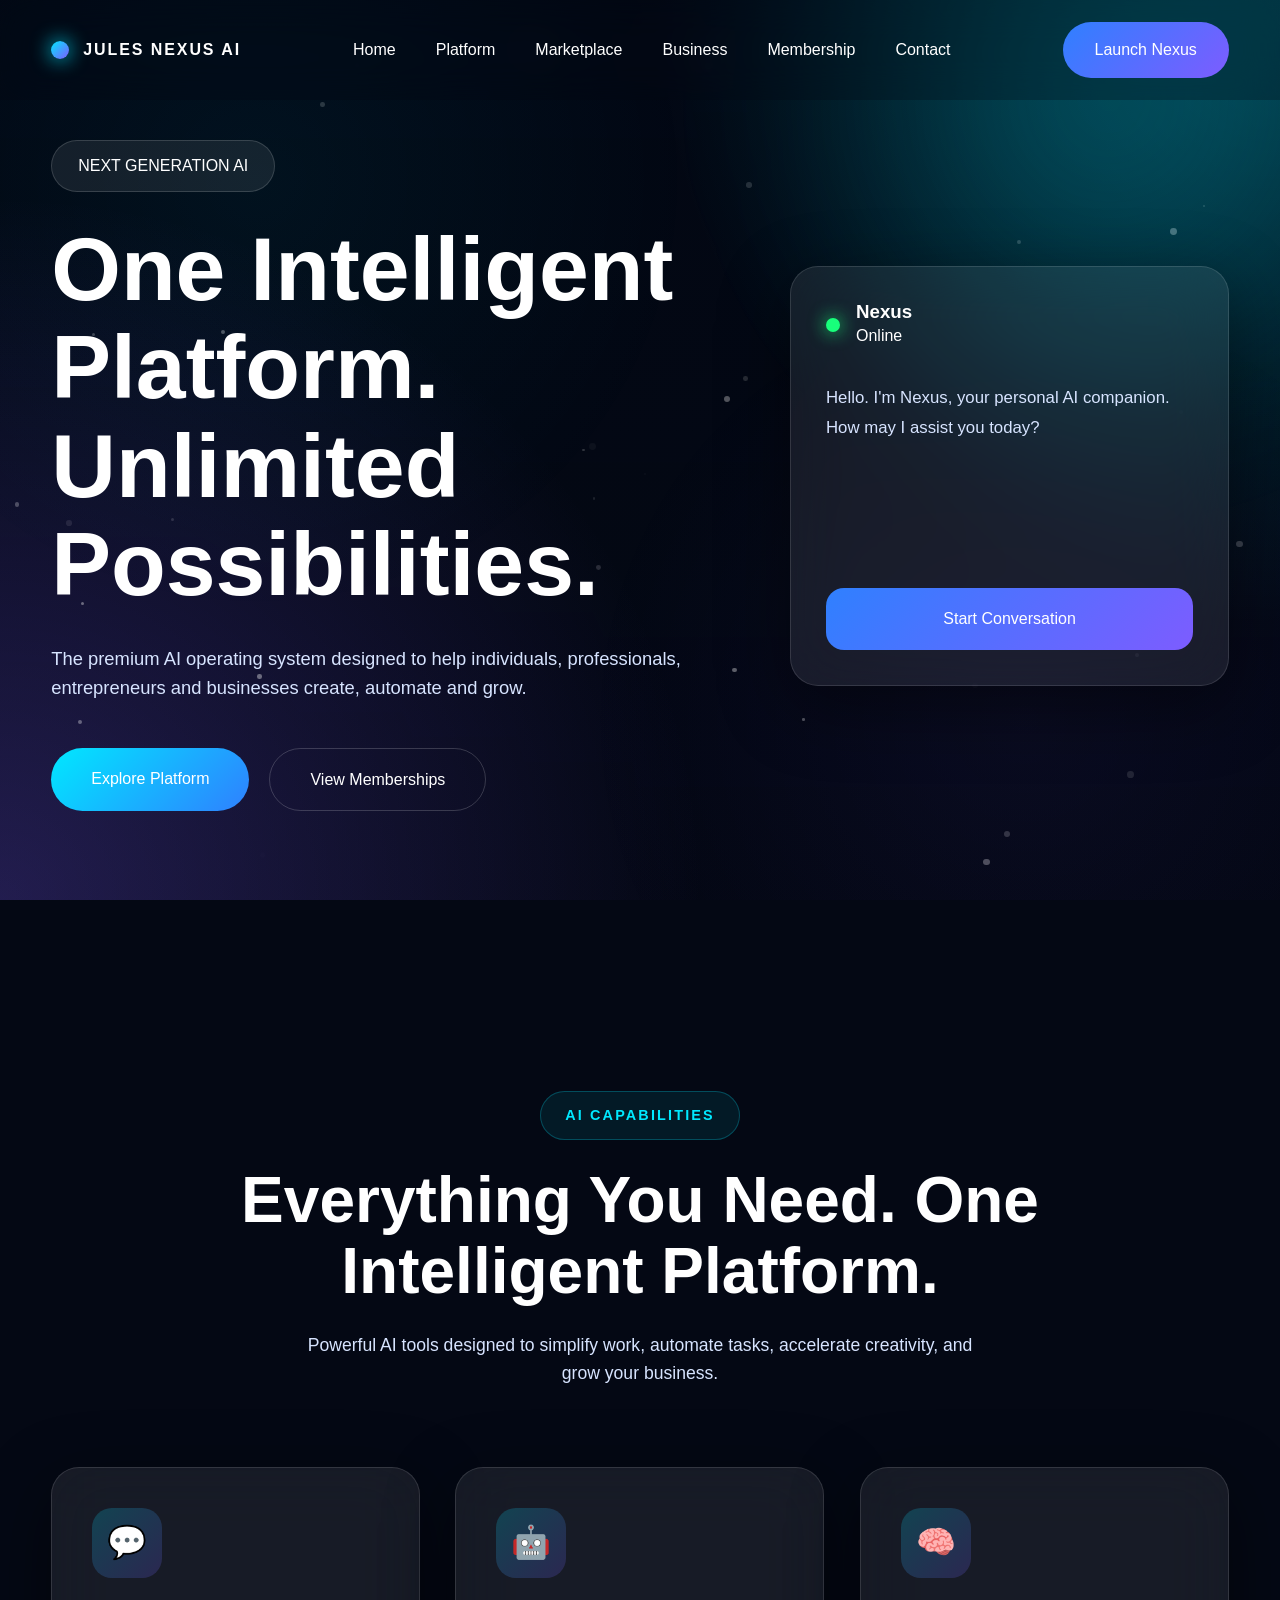
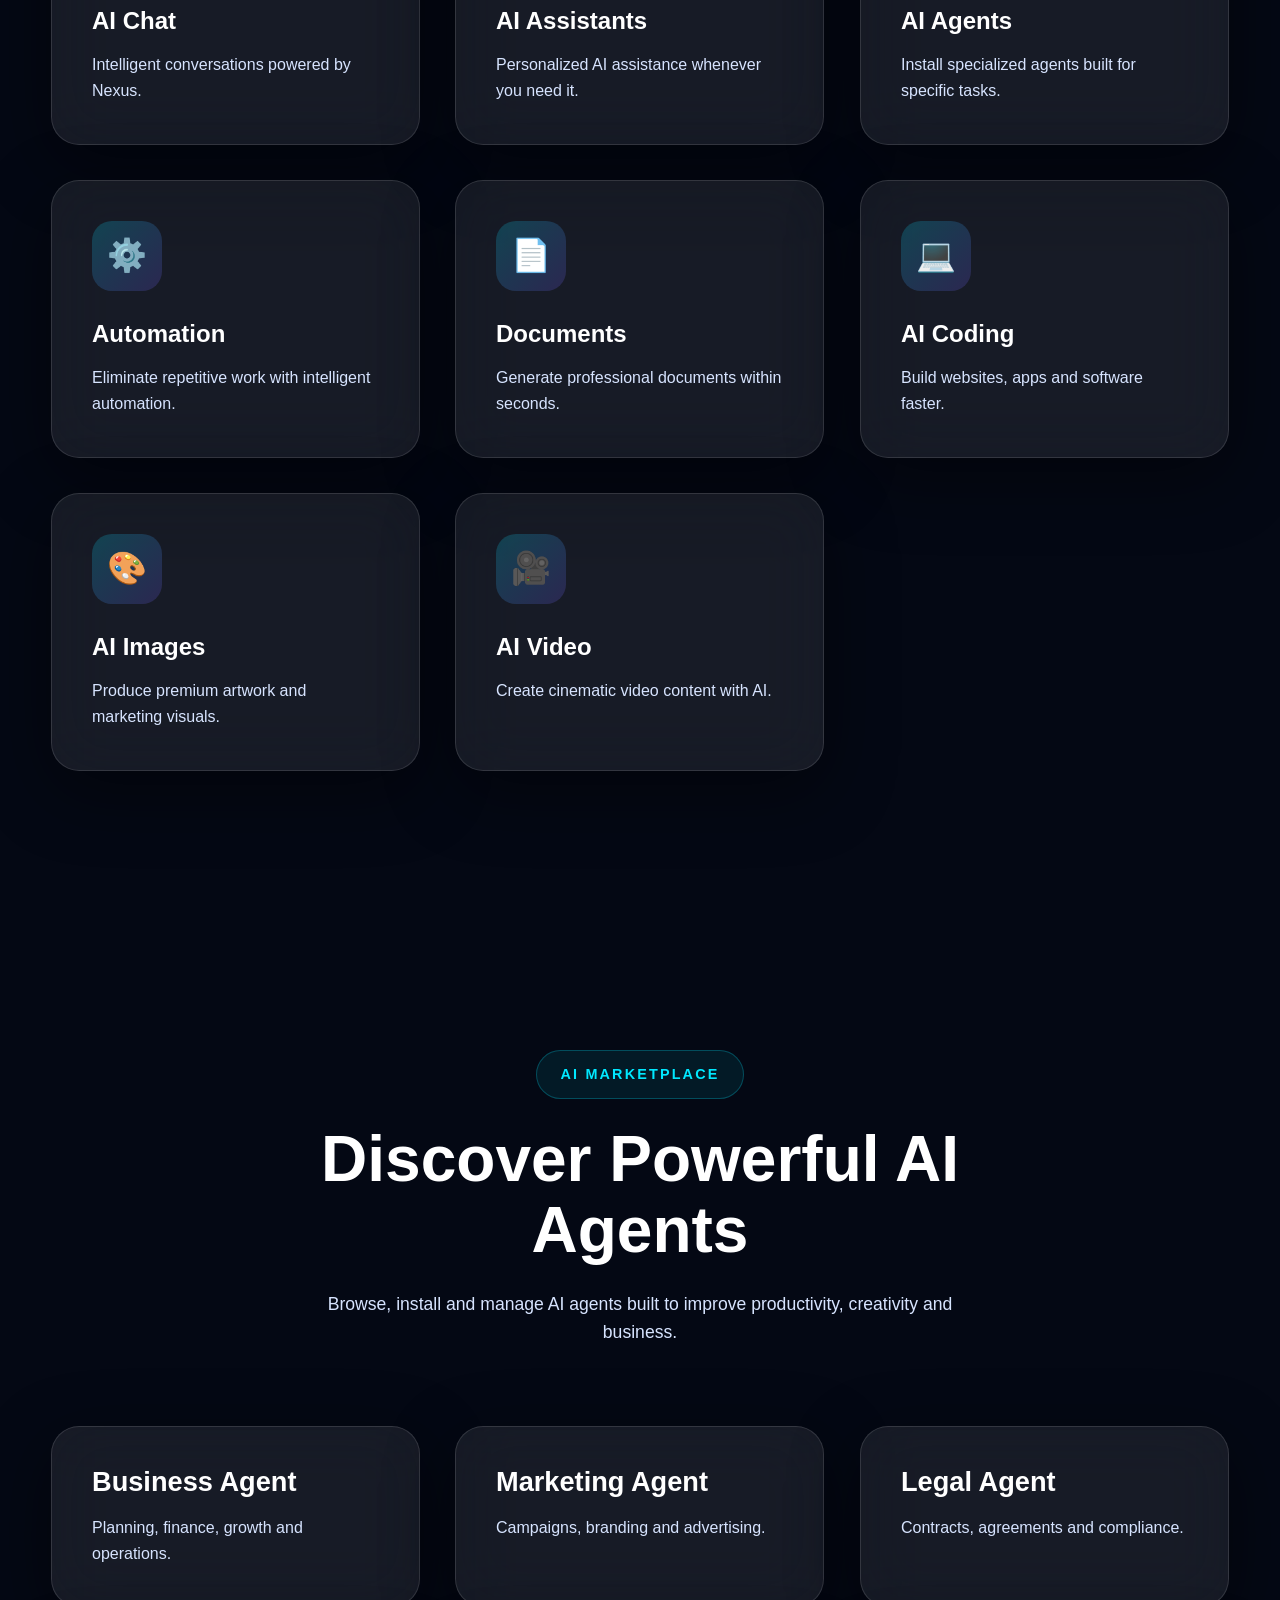
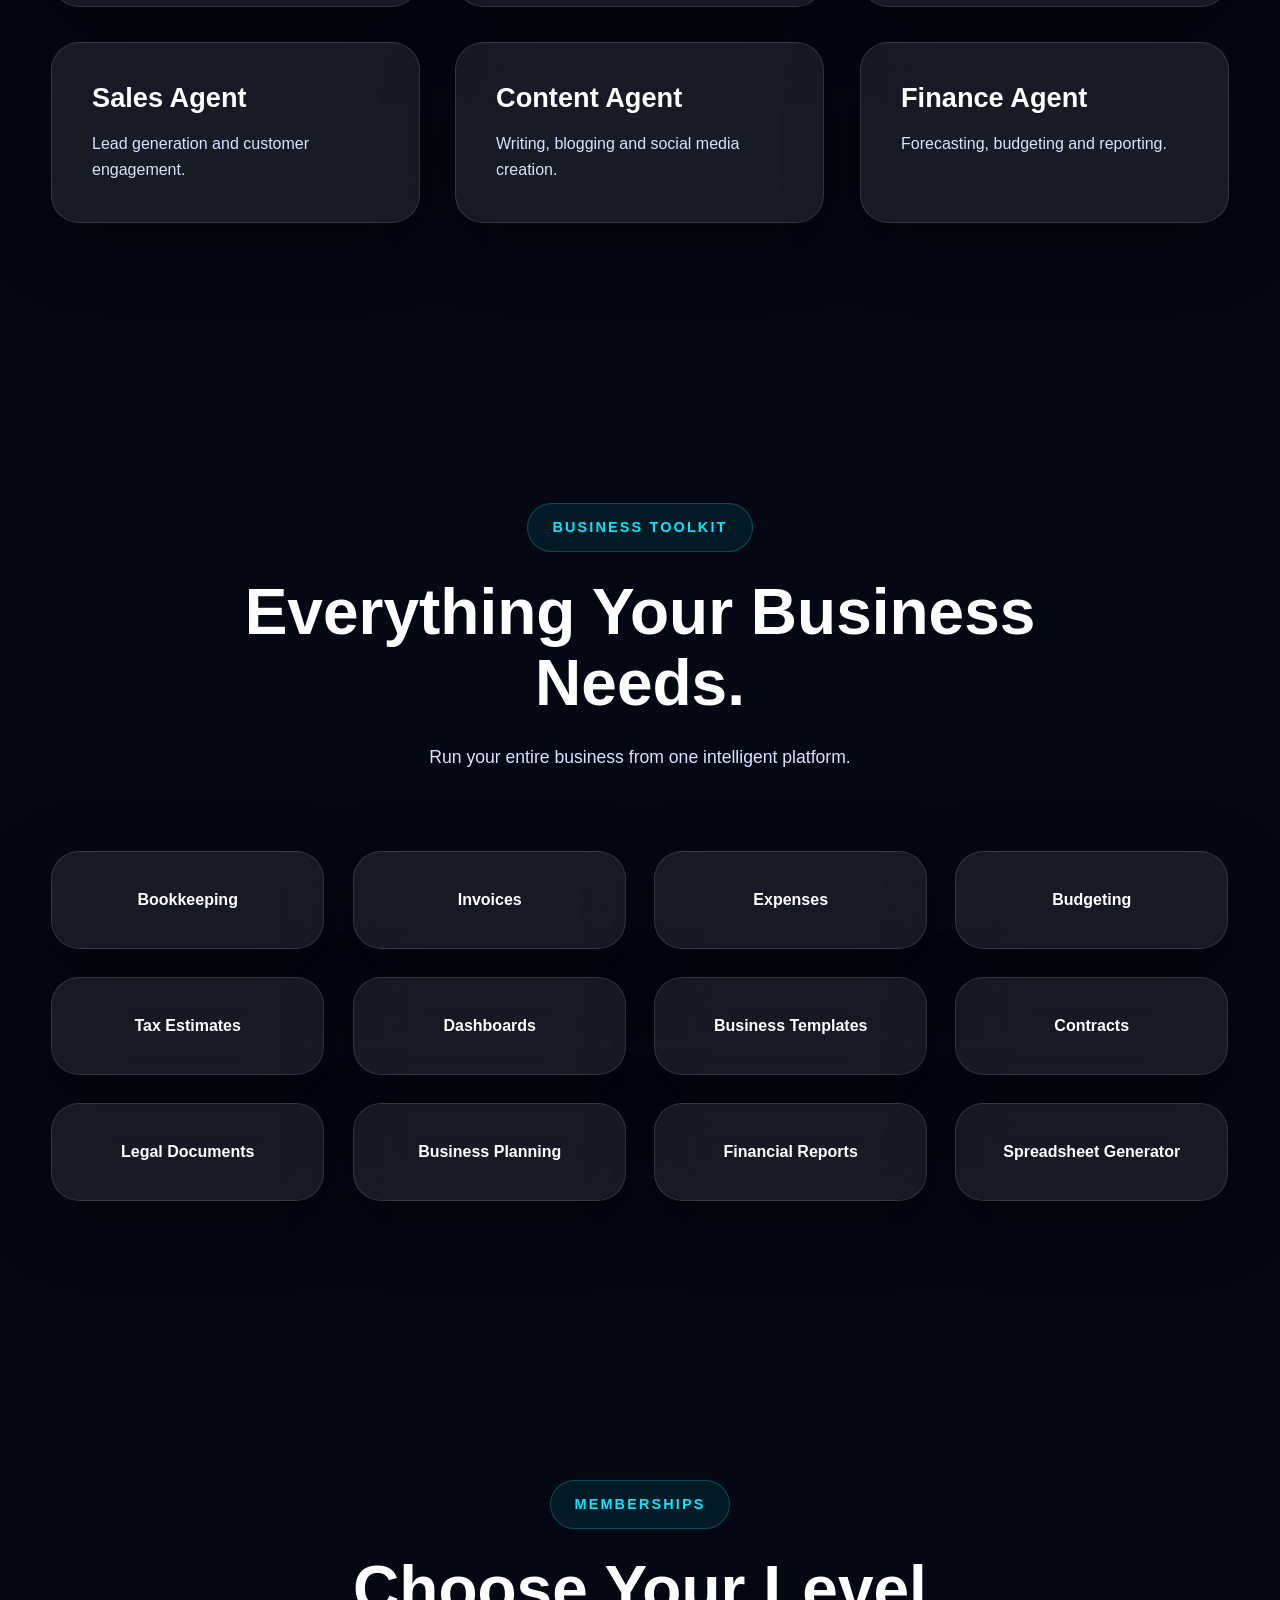
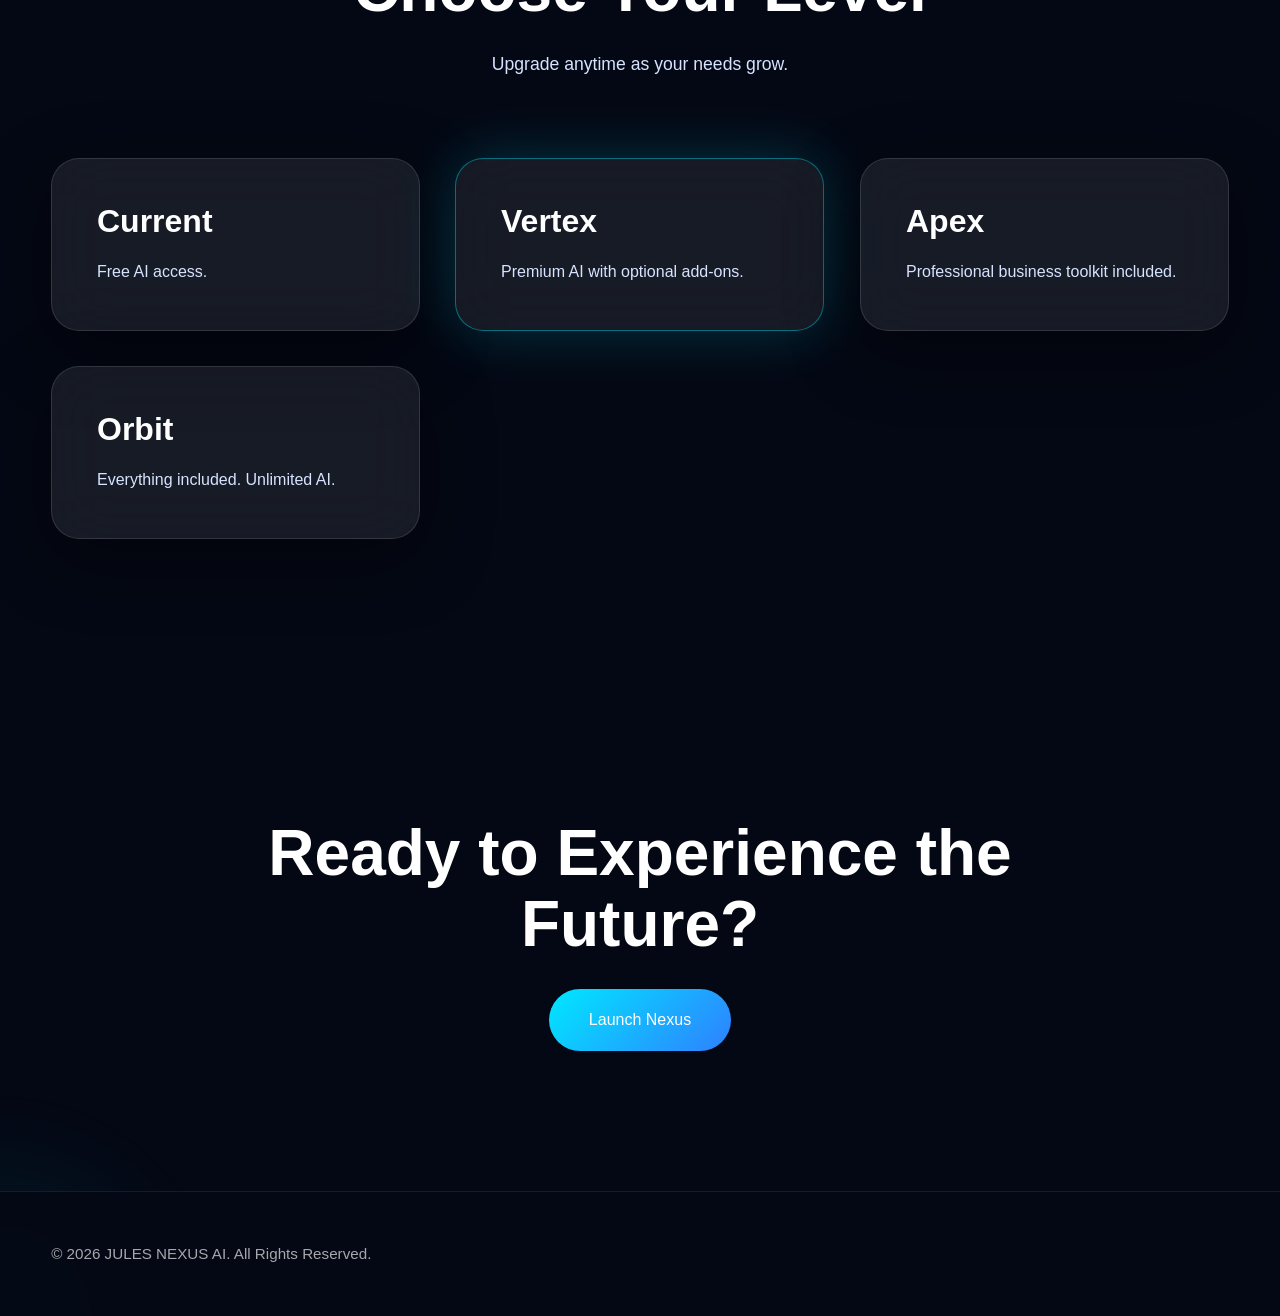
==== commit 2f719697: "Update index.html" ====
--- a/docs/index.html
+++ b/docs/index.html
@@ -4,7 +4,7 @@
 <head>
 
     <!-- =========================================================
-         JULES NEXUS AI
+         
          docs/index.html
          PART 1
     ========================================================== -->
@@ -13,16 +13,16 @@
     <meta http-equiv="X-UA-Compatible" content="IE=edge">
     <meta name="viewport" content="width=device-width, initial-scale=1.0">
 
-    <title>JULES NEXUS AI | Premium AI Operating System</title>
+    <title> NEXUS AI | Premium AI Operating System</title>
 
     <meta name="description"
-          content="JULES NEXUS AI is a premium AI operating system built for individuals, professionals, entrepreneurs and businesses.">
+          content="NEXUS AI is a premium AI operating system built for individuals, professionals, entrepreneurs and businesses.">
 
     <meta name="theme-color"
           content="#050816">
 
     <meta property="og:title"
-          content="JULES NEXUS AI">
+          content=" NEXUS AI">
 
     <meta property="og:description"
           content="Premium AI Operating System">
